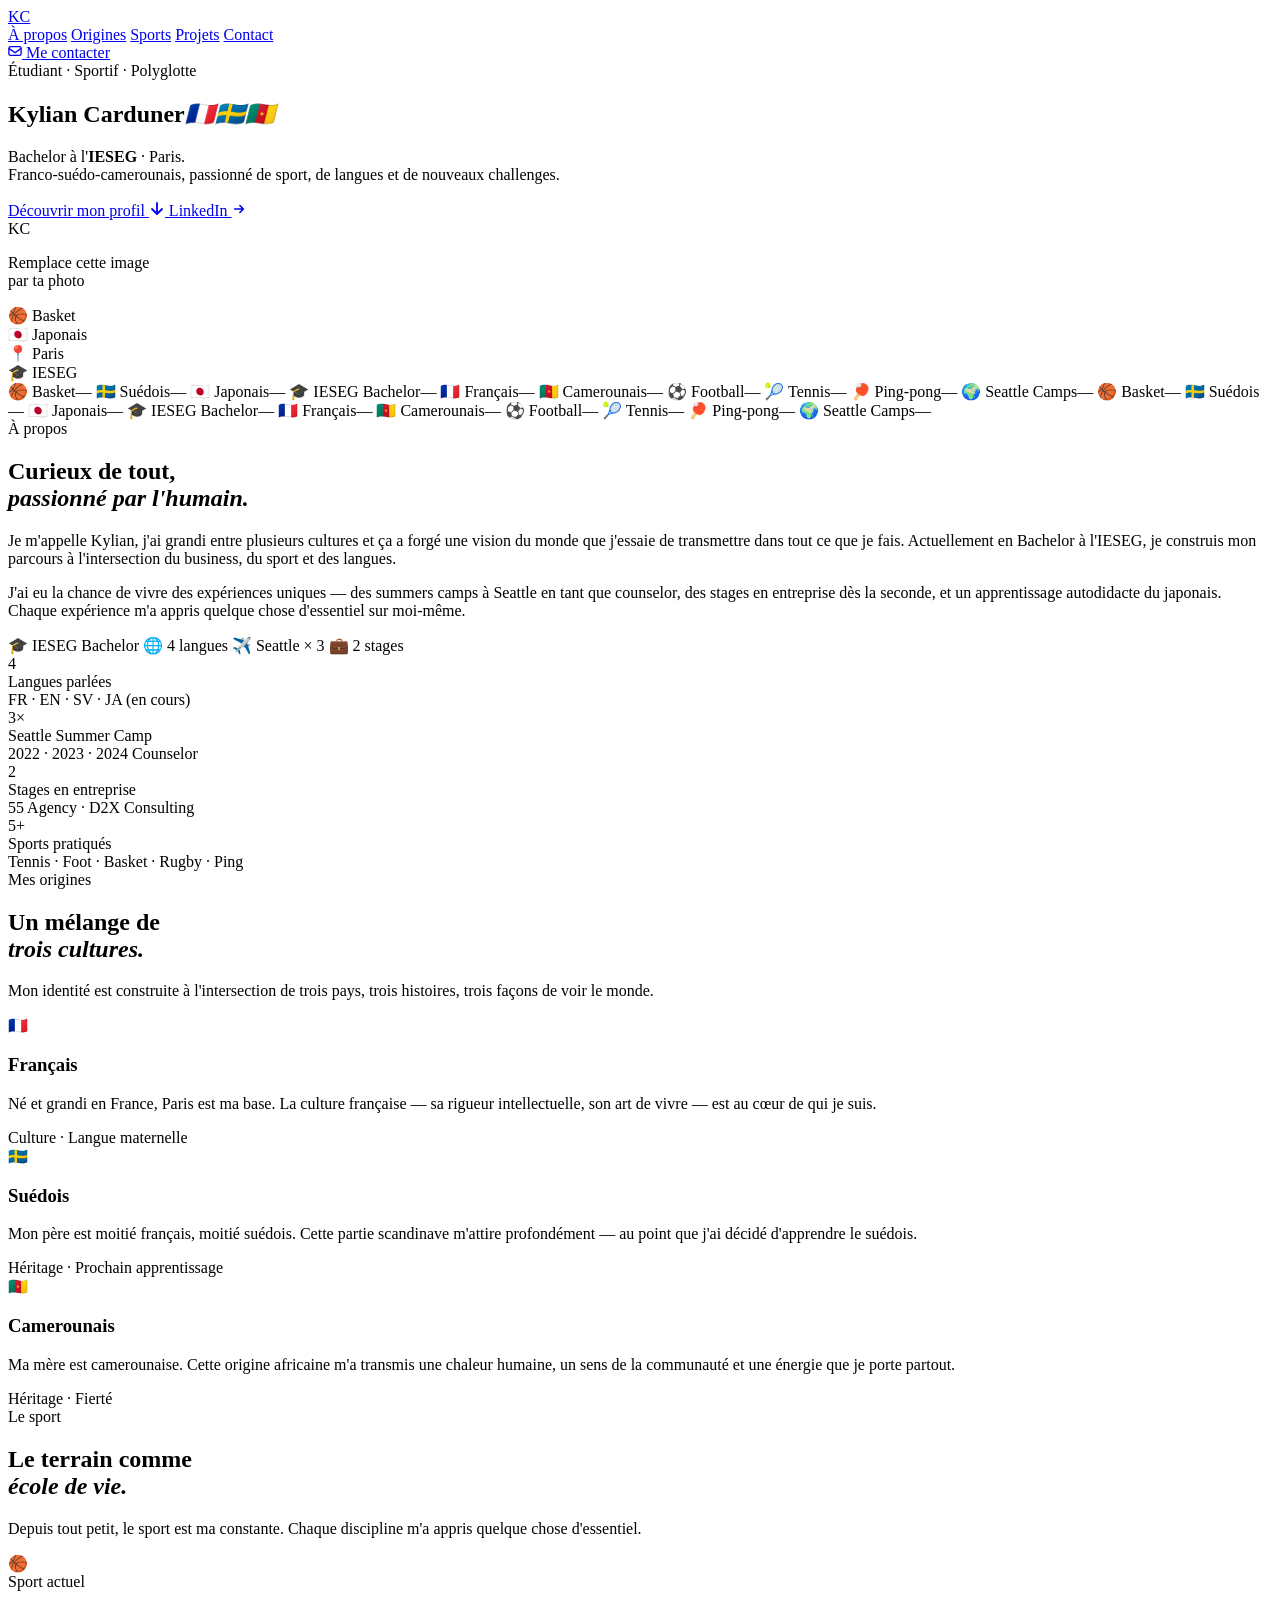
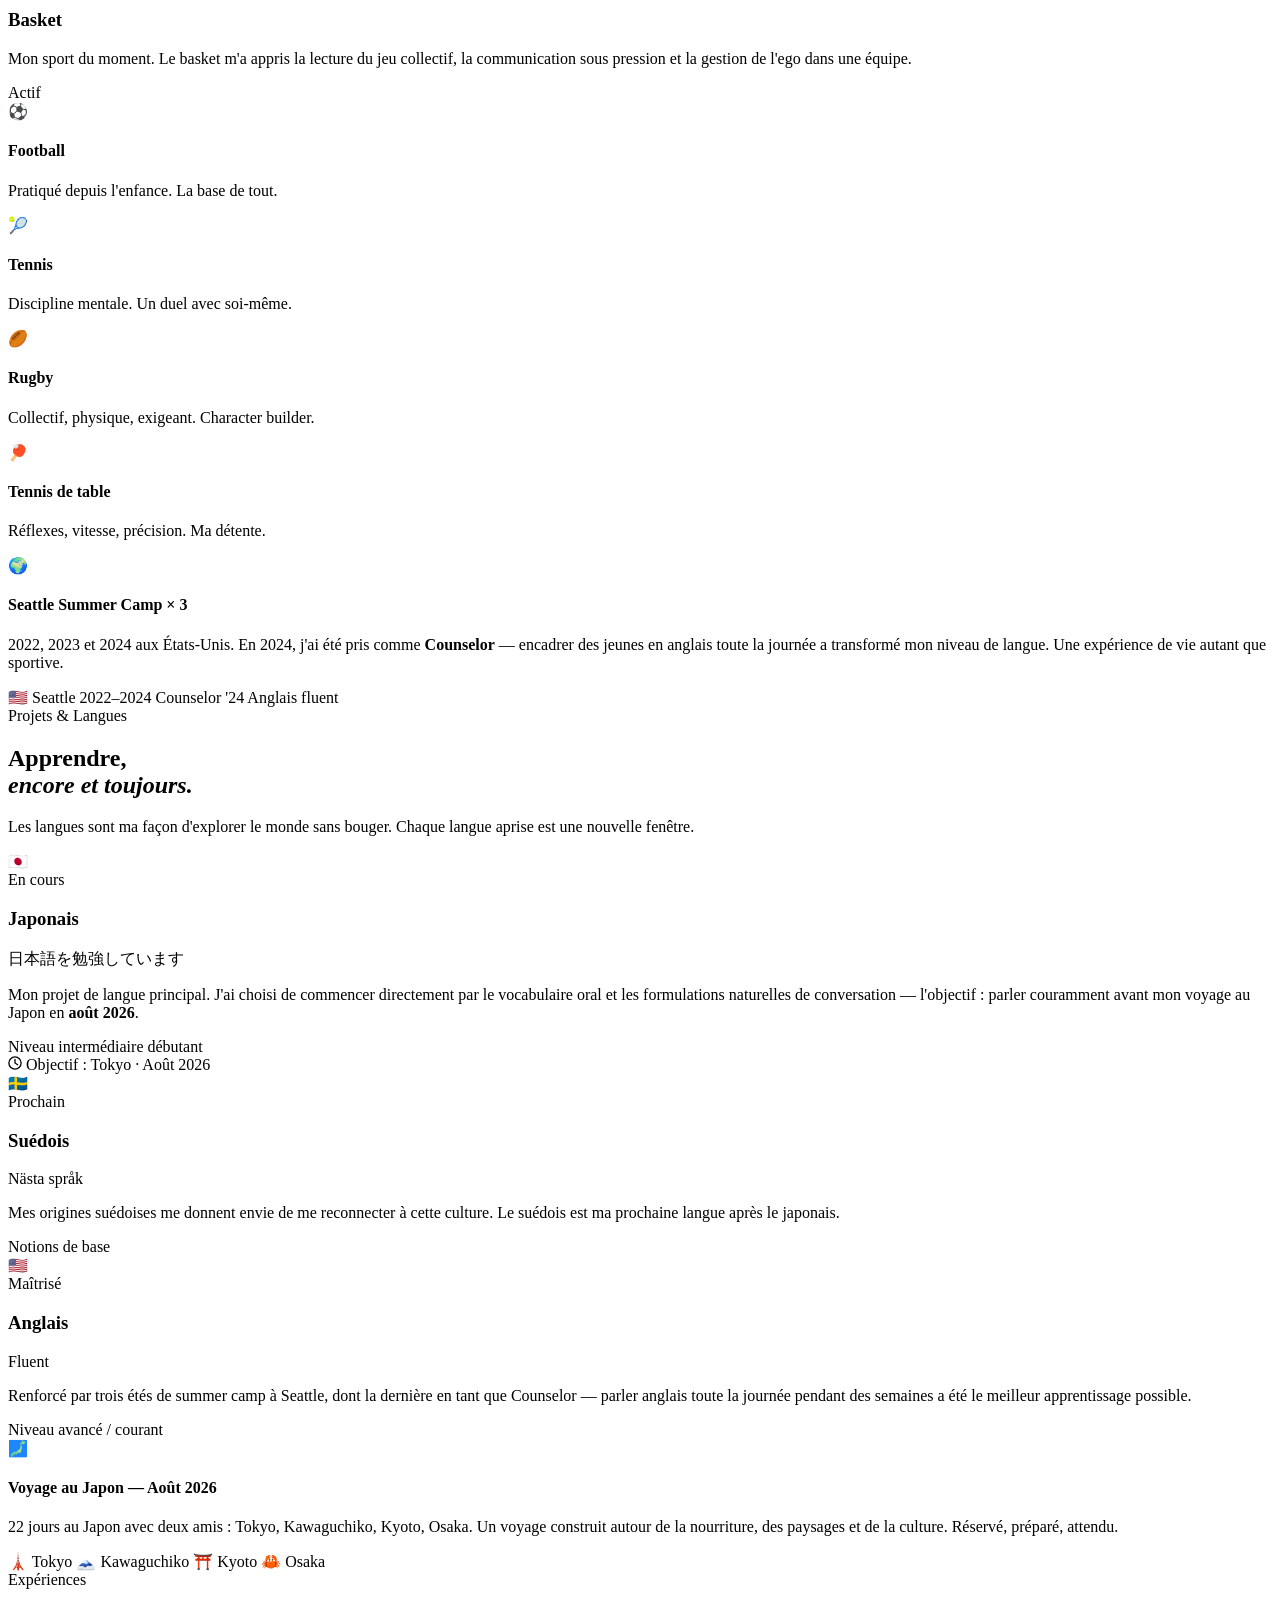
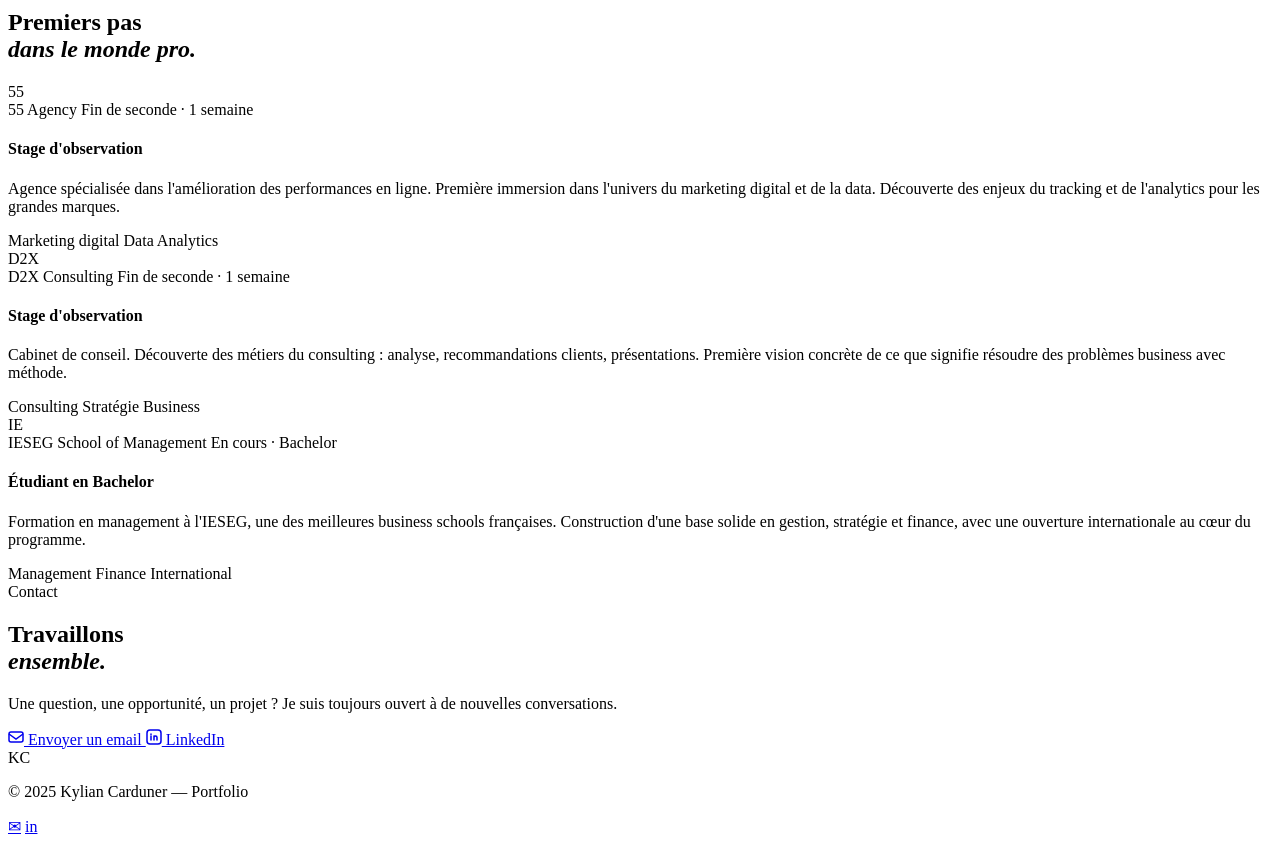
==== index.html @ 40b60f85 "Rename index (2).html to index.html" ====
<!DOCTYPE html>
<html lang="fr">
<head>
<meta charset="UTF-8"/>
<meta name="viewport" content="width=device-width,initial-scale=1.0"/>
<title>Kylian Carduner — Portfolio</title>
<link rel="preconnect" href="https://fonts.googleapis.com"/>
<link rel="preconnect" href="https://fonts.gstatic.com" crossorigin/>
<link href="https://fonts.googleapis.com/css2?family=Cabinet+Grotesk:wght@400;500;700;800;900&family=Instrument+Serif:ital@0;1&family=DM+Mono:wght@400;500&display=swap" rel="stylesheet"/>
<link rel="stylesheet" href="portfolio-style.css"/>
</head>
<body>

<div class="grain"></div>
<div id="cursor"></div>
<div id="cursor-trail"></div>

<!-- ══ NAVBAR ══ -->
<header class="nav" id="nav">
  <a href="#" class="nav__logo">KC<span class="nav__logo-dot"></span></a>
  <nav class="nav__links">
    <a href="#about">À propos</a>
    <a href="#origins">Origines</a>
    <a href="#sports">Sports</a>
    <a href="#projects">Projets</a>
    <a href="#contact">Contact</a>
  </nav>
  <div class="nav__right">
    <a href="mailto:kylian.carduner@student.ieseg.fr" class="btn btn-ghost btn-sm">
      <svg width="14" height="14" viewBox="0 0 16 16" fill="none"><rect x="1" y="3" width="14" height="10" rx="2" stroke="currentColor" stroke-width="1.5"/><path d="M1 5l7 5 7-5" stroke="currentColor" stroke-width="1.5"/></svg>
      Me contacter
    </a>
  </div>
</header>

<!-- ══ HERO ══ -->
<section class="hero" id="hero">
  <div class="hero__bg-grid"></div>
  <div class="hero__orb hero__orb--1"></div>
  <div class="hero__orb hero__orb--2"></div>

  <div class="hero__inner">
    <div class="hero__eyebrow">
      <span class="eyebrow-dot"></span>
      Étudiant · Sportif · Polyglotte
    </div>

    <h1 class="hero__title">
      <span class="hero__title-line">Kylian</span>
      <span class="hero__title-line hero__title-line--em">Carduner<em class="title-flag">🇫🇷🇸🇪🇨🇲</em></span>
    </h1>

    <p class="hero__sub">
      Bachelor à l'<strong>IESEG</strong> · Paris.<br/>
      Franco-suédo-camerounais, passionné de sport, de langues et de nouveaux challenges.
    </p>

    <div class="hero__cta">
      <a href="#about" class="btn btn-blue btn-lg">Découvrir mon profil
        <svg width="16" height="16" viewBox="0 0 16 16" fill="none"><path d="M8 3v10M3 9l5 5 5-5" stroke="currentColor" stroke-width="1.8" stroke-linecap="round" stroke-linejoin="round"/></svg>
      </a>
      <a href="https://linkedin.com" target="_blank" class="btn btn-out btn-lg">LinkedIn
        <svg width="14" height="14" viewBox="0 0 16 16" fill="none"><path d="M3 8h10M9 4l4 4-4 4" stroke="currentColor" stroke-width="1.8" stroke-linecap="round" stroke-linejoin="round"/></svg>
      </a>
    </div>
  </div>

  <div class="hero__photo-wrap">
    <div class="hero__photo-ring hero__photo-ring--outer"></div>
    <div class="hero__photo-ring hero__photo-ring--inner"></div>
    <div class="hero__photo">
      <div class="hero__photo-placeholder">
        <span>KC</span>
        <p>Remplace cette image<br/>par ta photo</p>
      </div>
    </div>
    <!-- Floating chips -->
    <div class="chip chip--1">🏀 Basket</div>
    <div class="chip chip--2">🇯🇵 Japonais</div>
    <div class="chip chip--3">📍 Paris</div>
    <div class="chip chip--4">🎓 IESEG</div>
  </div>
</section>

<!-- ══ MARQUEE ══ -->
<div class="marquee-wrap">
  <div class="marquee-track">
    <span class="m-item"><span>🏀</span> Basket</span><span class="m-sep">—</span>
    <span class="m-item"><span>🇸🇪</span> Suédois</span><span class="m-sep">—</span>
    <span class="m-item"><span>🇯🇵</span> Japonais</span><span class="m-sep">—</span>
    <span class="m-item"><span>🎓</span> IESEG Bachelor</span><span class="m-sep">—</span>
    <span class="m-item"><span>🇫🇷</span> Français</span><span class="m-sep">—</span>
    <span class="m-item"><span>🇨🇲</span> Camerounais</span><span class="m-sep">—</span>
    <span class="m-item"><span>⚽</span> Football</span><span class="m-sep">—</span>
    <span class="m-item"><span>🎾</span> Tennis</span><span class="m-sep">—</span>
    <span class="m-item"><span>🏓</span> Ping-pong</span><span class="m-sep">—</span>
    <span class="m-item"><span>🌍</span> Seattle Camps</span><span class="m-sep">—</span>
    <!-- duplicate -->
    <span class="m-item"><span>🏀</span> Basket</span><span class="m-sep">—</span>
    <span class="m-item"><span>🇸🇪</span> Suédois</span><span class="m-sep">—</span>
    <span class="m-item"><span>🇯🇵</span> Japonais</span><span class="m-sep">—</span>
    <span class="m-item"><span>🎓</span> IESEG Bachelor</span><span class="m-sep">—</span>
    <span class="m-item"><span>🇫🇷</span> Français</span><span class="m-sep">—</span>
    <span class="m-item"><span>🇨🇲</span> Camerounais</span><span class="m-sep">—</span>
    <span class="m-item"><span>⚽</span> Football</span><span class="m-sep">—</span>
    <span class="m-item"><span>🎾</span> Tennis</span><span class="m-sep">—</span>
    <span class="m-item"><span>🏓</span> Ping-pong</span><span class="m-sep">—</span>
    <span class="m-item"><span>🌍</span> Seattle Camps</span><span class="m-sep">—</span>
  </div>
</div>

<!-- ══ ABOUT ══ -->
<section class="sec" id="about">
  <div class="container">
    <div class="about-grid">

      <div class="about-left reveal">
        <span class="eyebrow">À propos</span>
        <h2 class="sec-title">Curieux de tout,<br/><em>passionné par l'humain.</em></h2>
        <p class="about-text">Je m'appelle Kylian, j'ai grandi entre plusieurs cultures et ça a forgé une vision du monde que j'essaie de transmettre dans tout ce que je fais. Actuellement en Bachelor à l'IESEG, je construis mon parcours à l'intersection du business, du sport et des langues.</p>
        <p class="about-text">J'ai eu la chance de vivre des expériences uniques — des summers camps à Seattle en tant que counselor, des stages en entreprise dès la seconde, et un apprentissage autodidacte du japonais. Chaque expérience m'a appris quelque chose d'essentiel sur moi-même.</p>

        <div class="about-tags">
          <span class="atag">🎓 IESEG Bachelor</span>
          <span class="atag">🌐 4 langues</span>
          <span class="atag">✈️ Seattle × 3</span>
          <span class="atag">💼 2 stages</span>
        </div>
      </div>

      <div class="about-right reveal" style="--d:150ms">
        <div class="stat-cards">
          <div class="scard">
            <div class="scard__val">4</div>
            <div class="scard__label">Langues parlées</div>
            <div class="scard__sub">FR · EN · SV · JA (en cours)</div>
          </div>
          <div class="scard scard--blue">
            <div class="scard__val">3×</div>
            <div class="scard__label">Seattle Summer Camp</div>
            <div class="scard__sub">2022 · 2023 · 2024 Counselor</div>
          </div>
          <div class="scard">
            <div class="scard__val">2</div>
            <div class="scard__label">Stages en entreprise</div>
            <div class="scard__sub">55 Agency · D2X Consulting</div>
          </div>
          <div class="scard scard--blue">
            <div class="scard__val">5+</div>
            <div class="scard__label">Sports pratiqués</div>
            <div class="scard__sub">Tennis · Foot · Basket · Rugby · Ping</div>
          </div>
        </div>
      </div>

    </div>
  </div>
</section>

<!-- ══ ORIGINS ══ -->
<section class="sec sec-alt" id="origins">
  <div class="container">
    <div class="sec-head reveal">
      <span class="eyebrow">Mes origines</span>
      <h2 class="sec-title">Un mélange de<br/><em>trois cultures.</em></h2>
      <p class="sec-desc">Mon identité est construite à l'intersection de trois pays, trois histoires, trois façons de voir le monde.</p>
    </div>

    <div class="origins-grid">
      <div class="ocard reveal" style="--c:#0052B4">
        <div class="ocard__flag">🇫🇷</div>
        <div class="ocard__glow"></div>
        <h3>Français</h3>
        <p>Né et grandi en France, Paris est ma base. La culture française — sa rigueur intellectuelle, son art de vivre — est au cœur de qui je suis.</p>
        <div class="ocard__tag">Culture · Langue maternelle</div>
      </div>
      <div class="ocard reveal" style="--c:#006AA7;--d:120ms">
        <div class="ocard__flag">🇸🇪</div>
        <div class="ocard__glow"></div>
        <h3>Suédois</h3>
        <p>Mon père est moitié français, moitié suédois. Cette partie scandinave m'attire profondément — au point que j'ai décidé d'apprendre le suédois.</p>
        <div class="ocard__tag">Héritage · Prochain apprentissage</div>
      </div>
      <div class="ocard reveal" style="--c:#007A5E;--d:240ms">
        <div class="ocard__flag">🇨🇲</div>
        <div class="ocard__glow"></div>
        <h3>Camerounais</h3>
        <p>Ma mère est camerounaise. Cette origine africaine m'a transmis une chaleur humaine, un sens de la communauté et une énergie que je porte partout.</p>
        <div class="ocard__tag">Héritage · Fierté</div>
      </div>
    </div>
  </div>
</section>

<!-- ══ SPORTS ══ -->
<section class="sec" id="sports">
  <div class="container">
    <div class="sec-head reveal">
      <span class="eyebrow">Le sport</span>
      <h2 class="sec-title">Le terrain comme<br/><em>école de vie.</em></h2>
      <p class="sec-desc">Depuis tout petit, le sport est ma constante. Chaque discipline m'a appris quelque chose d'essentiel.</p>
    </div>

    <div class="sports-flex">

      <div class="sport-item sport-item--main reveal">
        <div class="sport-item__ico">🏀</div>
        <div class="sport-item__body">
          <div class="sport-item__label">Sport actuel</div>
          <h3>Basket</h3>
          <p>Mon sport du moment. Le basket m'a appris la lecture du jeu collectif, la communication sous pression et la gestion de l'ego dans une équipe.</p>
        </div>
        <div class="sport-item__tag sport-item__tag--on">Actif</div>
      </div>

      <div class="sports-secondary">
        <div class="sport-mini reveal" style="--d:80ms">
          <span>⚽</span>
          <div>
            <h4>Football</h4>
            <p>Pratiqué depuis l'enfance. La base de tout.</p>
          </div>
        </div>
        <div class="sport-mini reveal" style="--d:160ms">
          <span>🎾</span>
          <div>
            <h4>Tennis</h4>
            <p>Discipline mentale. Un duel avec soi-même.</p>
          </div>
        </div>
        <div class="sport-mini reveal" style="--d:240ms">
          <span>🏉</span>
          <div>
            <h4>Rugby</h4>
            <p>Collectif, physique, exigeant. Character builder.</p>
          </div>
        </div>
        <div class="sport-mini reveal" style="--d:320ms">
          <span>🏓</span>
          <div>
            <h4>Tennis de table</h4>
            <p>Réflexes, vitesse, précision. Ma détente.</p>
          </div>
        </div>
      </div>

    </div>

    <!-- Seattle callout -->
    <div class="seattle-card reveal" style="--d:100ms">
      <div class="seattle-card__left">
        <div class="seattle-card__ico">🌍</div>
        <div>
          <h4>Seattle Summer Camp × 3</h4>
          <p>2022, 2023 et 2024 aux États-Unis. En 2024, j'ai été pris comme <strong>Counselor</strong> — encadrer des jeunes en anglais toute la journée a transformé mon niveau de langue. Une expérience de vie autant que sportive.</p>
        </div>
      </div>
      <div class="seattle-card__tags">
        <span>🇺🇸 Seattle</span>
        <span>2022–2024</span>
        <span>Counselor '24</span>
        <span>Anglais fluent</span>
      </div>
    </div>
  </div>
</section>

<!-- ══ PROJECTS / LANGUES ══ -->
<section class="sec sec-alt" id="projects">
  <div class="container">
    <div class="sec-head reveal">
      <span class="eyebrow">Projets & Langues</span>
      <h2 class="sec-title">Apprendre,<br/><em>encore et toujours.</em></h2>
      <p class="sec-desc">Les langues sont ma façon d'explorer le monde sans bouger. Chaque langue aprise est une nouvelle fenêtre.</p>
    </div>

    <div class="lang-grid">

      <!-- Japonais -->
      <div class="lcard lcard--main reveal">
        <div class="lcard__header">
          <div class="lcard__flag">🇯🇵</div>
          <div class="lcard__status lcard__status--active">En cours</div>
        </div>
        <h3>Japonais</h3>
        <p class="lcard__sub">日本語を勉強しています</p>
        <p>Mon projet de langue principal. J'ai choisi de commencer directement par le vocabulaire oral et les formulations naturelles de conversation — l'objectif : parler couramment avant mon voyage au Japon en <strong>août 2026</strong>.</p>
        <div class="lcard__progress">
          <div class="lcard__progress-bar">
            <div class="lcard__progress-fill" style="width:35%"></div>
          </div>
          <span>Niveau intermédiaire débutant</span>
        </div>
        <div class="lcard__goal">
          <svg width="14" height="14" viewBox="0 0 16 16" fill="none"><circle cx="8" cy="8" r="7" stroke="currentColor" stroke-width="1.5"/><path d="M8 4v4l3 2" stroke="currentColor" stroke-width="1.5" stroke-linecap="round"/></svg>
          Objectif : Tokyo · Août 2026
        </div>
      </div>

      <!-- Suédois -->
      <div class="lcard reveal" style="--d:120ms">
        <div class="lcard__header">
          <div class="lcard__flag">🇸🇪</div>
          <div class="lcard__status lcard__status--next">Prochain</div>
        </div>
        <h3>Suédois</h3>
        <p class="lcard__sub">Nästa språk</p>
        <p>Mes origines suédoises me donnent envie de me reconnecter à cette culture. Le suédois est ma prochaine langue après le japonais.</p>
        <div class="lcard__progress">
          <div class="lcard__progress-bar">
            <div class="lcard__progress-fill lcard__progress-fill--grey" style="width:5%"></div>
          </div>
          <span>Notions de base</span>
        </div>
      </div>

      <!-- Anglais -->
      <div class="lcard reveal" style="--d:240ms">
        <div class="lcard__header">
          <div class="lcard__flag">🇺🇸</div>
          <div class="lcard__status lcard__status--done">Maîtrisé</div>
        </div>
        <h3>Anglais</h3>
        <p class="lcard__sub">Fluent</p>
        <p>Renforcé par trois étés de summer camp à Seattle, dont la dernière en tant que Counselor — parler anglais toute la journée pendant des semaines a été le meilleur apprentissage possible.</p>
        <div class="lcard__progress">
          <div class="lcard__progress-bar">
            <div class="lcard__progress-fill lcard__progress-fill--green" style="width:90%"></div>
          </div>
          <span>Niveau avancé / courant</span>
        </div>
      </div>

    </div>

    <!-- Voyage Japon callout -->
    <div class="japan-card reveal" style="--d:150ms">
      <div class="japan-card__left">
        <div class="japan-card__emoji">🗾</div>
        <div>
          <h4>Voyage au Japon — Août 2026</h4>
          <p>22 jours au Japon avec deux amis : Tokyo, Kawaguchiko, Kyoto, Osaka. Un voyage construit autour de la nourriture, des paysages et de la culture. Réservé, préparé, attendu.</p>
        </div>
      </div>
      <div class="japan-card__cities">
        <span>🗼 Tokyo</span>
        <span>🗻 Kawaguchiko</span>
        <span>⛩️ Kyoto</span>
        <span>🦀 Osaka</span>
      </div>
    </div>

  </div>
</section>

<!-- ══ EXPERIENCE ══ -->
<section class="sec" id="experience">
  <div class="container">
    <div class="sec-head reveal">
      <span class="eyebrow">Expériences</span>
      <h2 class="sec-title">Premiers pas<br/><em>dans le monde pro.</em></h2>
    </div>

    <div class="xp-list">
      <div class="xp-item reveal">
        <div class="xp-item__left">
          <div class="xp-ico">55</div>
          <div class="xp-line"></div>
        </div>
        <div class="xp-item__body">
          <div class="xp-item__meta">
            <span class="xp-company">55 Agency</span>
            <span class="xp-date">Fin de seconde · 1 semaine</span>
          </div>
          <h4>Stage d'observation</h4>
          <p>Agence spécialisée dans l'amélioration des performances en ligne. Première immersion dans l'univers du marketing digital et de la data. Découverte des enjeux du tracking et de l'analytics pour les grandes marques.</p>
          <div class="xp-tags">
            <span>Marketing digital</span>
            <span>Data</span>
            <span>Analytics</span>
          </div>
        </div>
      </div>

      <div class="xp-item reveal" style="--d:120ms">
        <div class="xp-item__left">
          <div class="xp-ico xp-ico--blue">D2X</div>
          <div class="xp-line"></div>
        </div>
        <div class="xp-item__body">
          <div class="xp-item__meta">
            <span class="xp-company">D2X Consulting</span>
            <span class="xp-date">Fin de seconde · 1 semaine</span>
          </div>
          <h4>Stage d'observation</h4>
          <p>Cabinet de conseil. Découverte des métiers du consulting : analyse, recommandations clients, présentations. Première vision concrète de ce que signifie résoudre des problèmes business avec méthode.</p>
          <div class="xp-tags">
            <span>Consulting</span>
            <span>Stratégie</span>
            <span>Business</span>
          </div>
        </div>
      </div>

      <div class="xp-item reveal" style="--d:240ms">
        <div class="xp-item__left">
          <div class="xp-ico xp-ico--green">IE</div>
        </div>
        <div class="xp-item__body">
          <div class="xp-item__meta">
            <span class="xp-company">IESEG School of Management</span>
            <span class="xp-date">En cours · Bachelor</span>
          </div>
          <h4>Étudiant en Bachelor</h4>
          <p>Formation en management à l'IESEG, une des meilleures business schools françaises. Construction d'une base solide en gestion, stratégie et finance, avec une ouverture internationale au cœur du programme.</p>
          <div class="xp-tags">
            <span>Management</span>
            <span>Finance</span>
            <span>International</span>
          </div>
        </div>
      </div>
    </div>
  </div>
</section>

<!-- ══ CONTACT ══ -->
<section class="contact-sec" id="contact">
  <div class="contact-orb"></div>
  <div class="container">
    <div class="contact-inner reveal">
      <span class="eyebrow" style="color:var(--bl)">Contact</span>
      <h2>Travaillons<br/><em>ensemble.</em></h2>
      <p>Une question, une opportunité, un projet ? Je suis toujours ouvert à de nouvelles conversations.</p>
      <div class="contact-btns">
        <a href="mailto:kylian.carduner@student.ieseg.fr" class="btn btn-blue btn-lg">
          <svg width="16" height="16" viewBox="0 0 16 16" fill="none"><rect x="1" y="3" width="14" height="10" rx="2" stroke="currentColor" stroke-width="1.5"/><path d="M1 5l7 5 7-5" stroke="currentColor" stroke-width="1.5"/></svg>
          Envoyer un email
        </a>
        <a href="https://linkedin.com" target="_blank" class="btn btn-out btn-lg">
          <svg width="16" height="16" viewBox="0 0 16 16" fill="none"><rect x="1" y="1" width="14" height="14" rx="3" stroke="currentColor" stroke-width="1.5"/><path d="M5 7v4M5 5v.5M8 11V8.5C8 7.7 8.7 7 9.5 7S11 7.7 11 8.5V11M8 7v4" stroke="currentColor" stroke-width="1.5" stroke-linecap="round"/></svg>
          LinkedIn
        </a>
      </div>
    </div>
  </div>
</section>

<!-- ══ FOOTER ══ -->
<footer class="footer">
  <div class="container footer__inner">
    <span class="footer__logo">KC<span class="nav__logo-dot"></span></span>
    <p class="footer__copy">© 2025 Kylian Carduner — Portfolio</p>
    <div class="footer__socials">
      <a href="mailto:kylian.carduner@student.ieseg.fr" class="soc-btn" title="Email">✉</a>
      <a href="https://linkedin.com" target="_blank" class="soc-btn" title="LinkedIn">in</a>
    </div>
  </div>
</footer>

<script src="portfolio-script.js"></script>
</body>
</html>
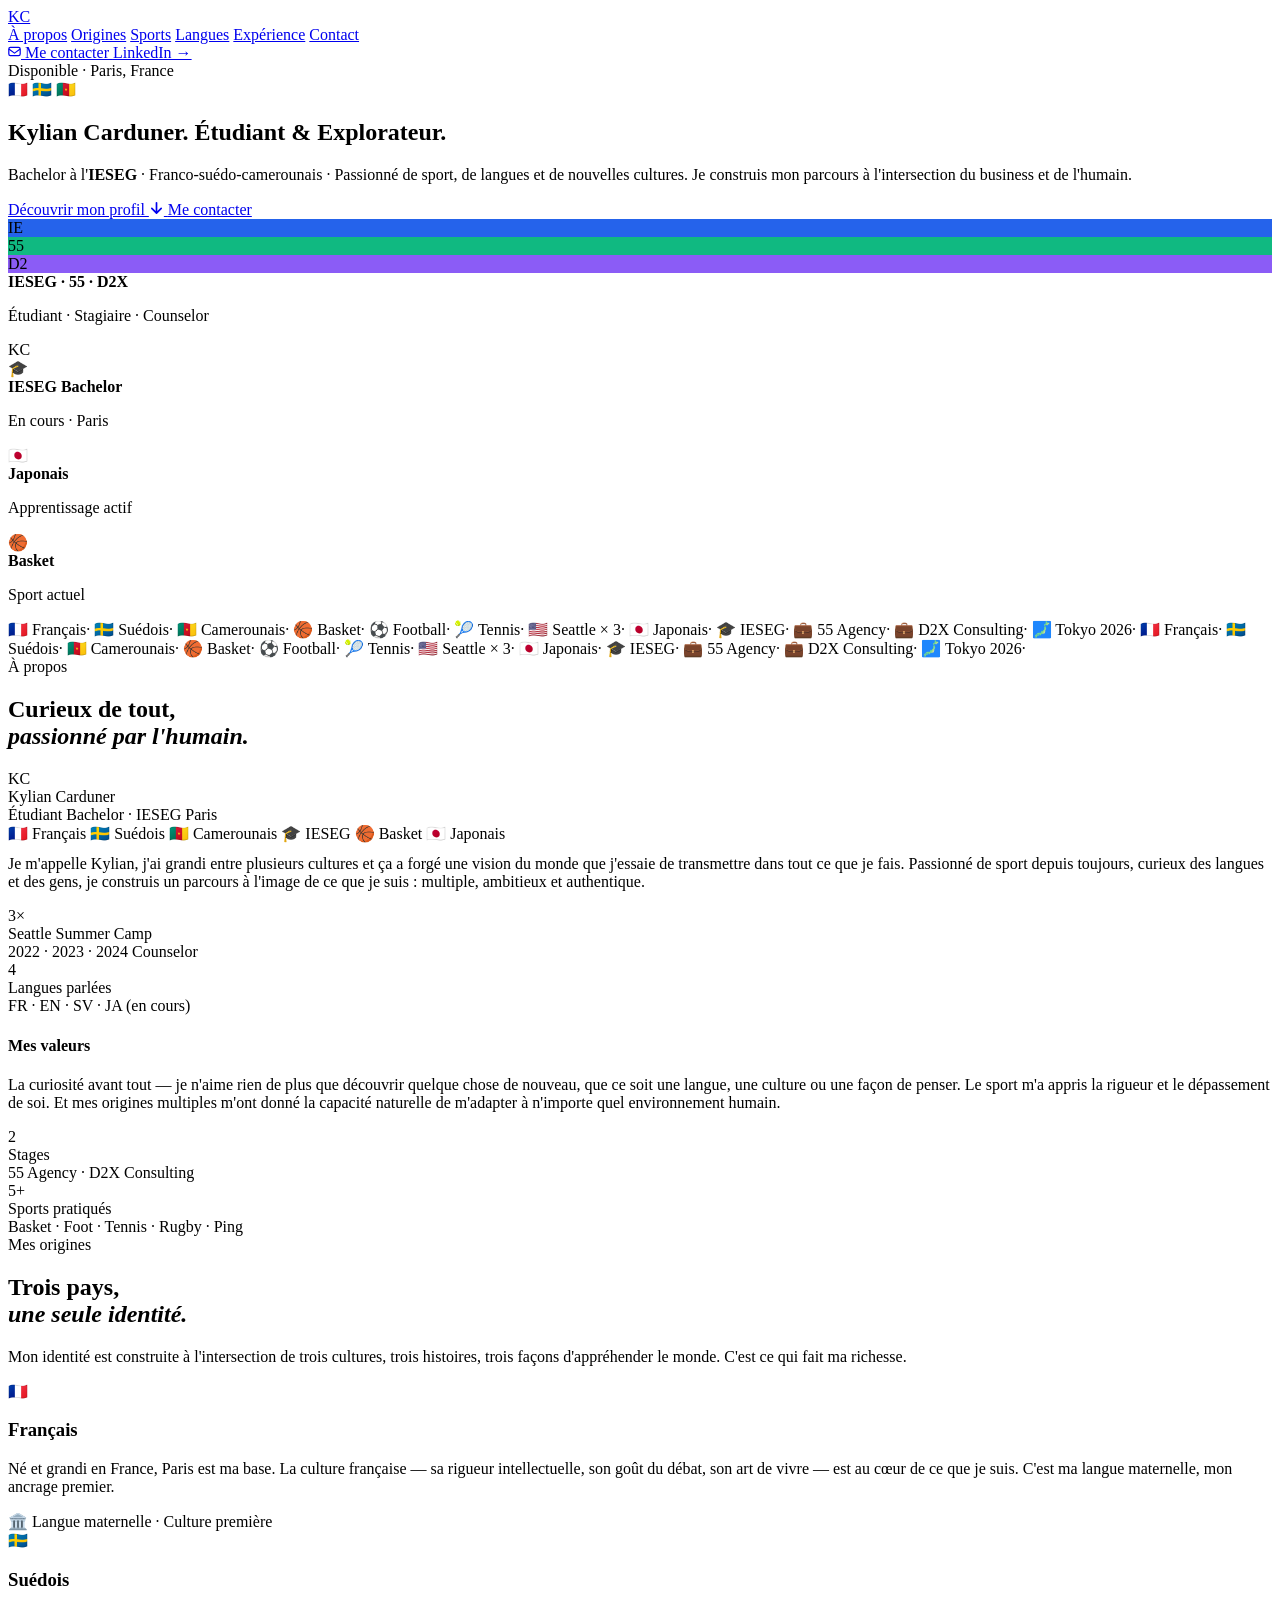
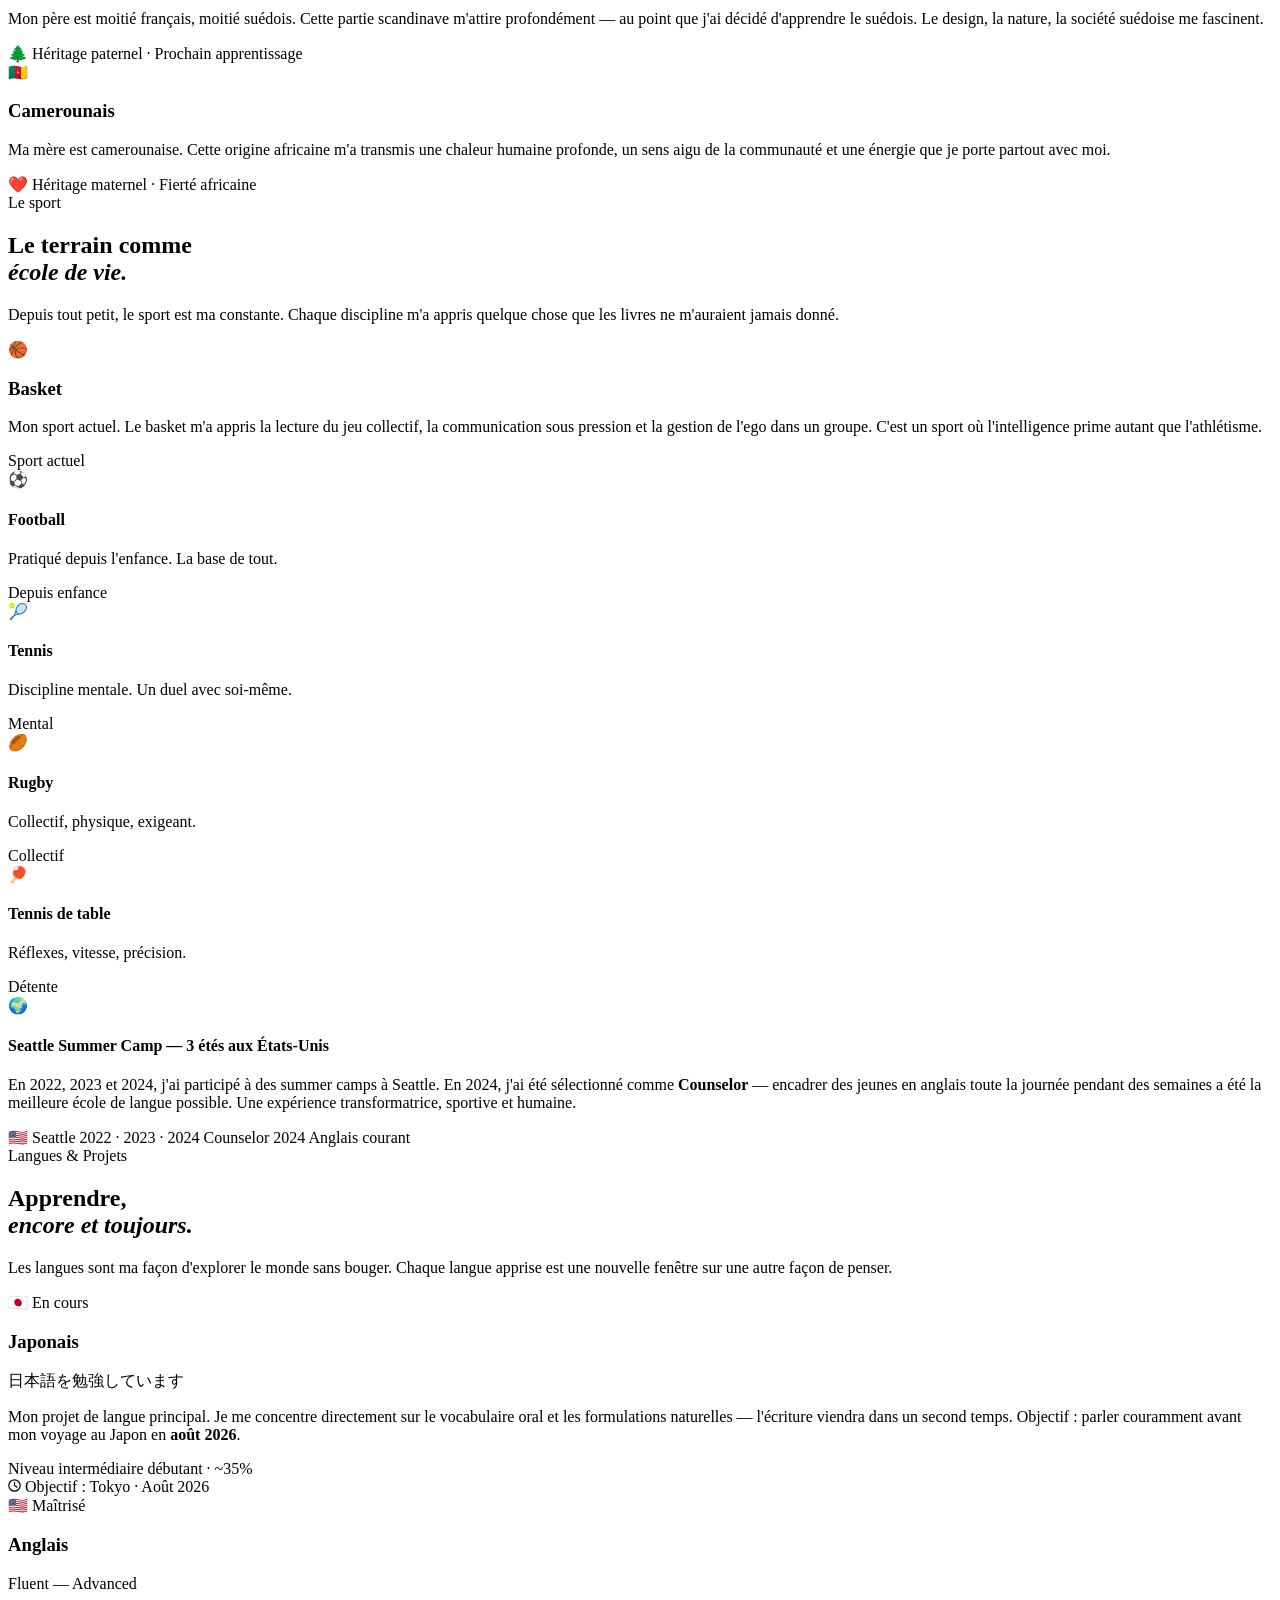
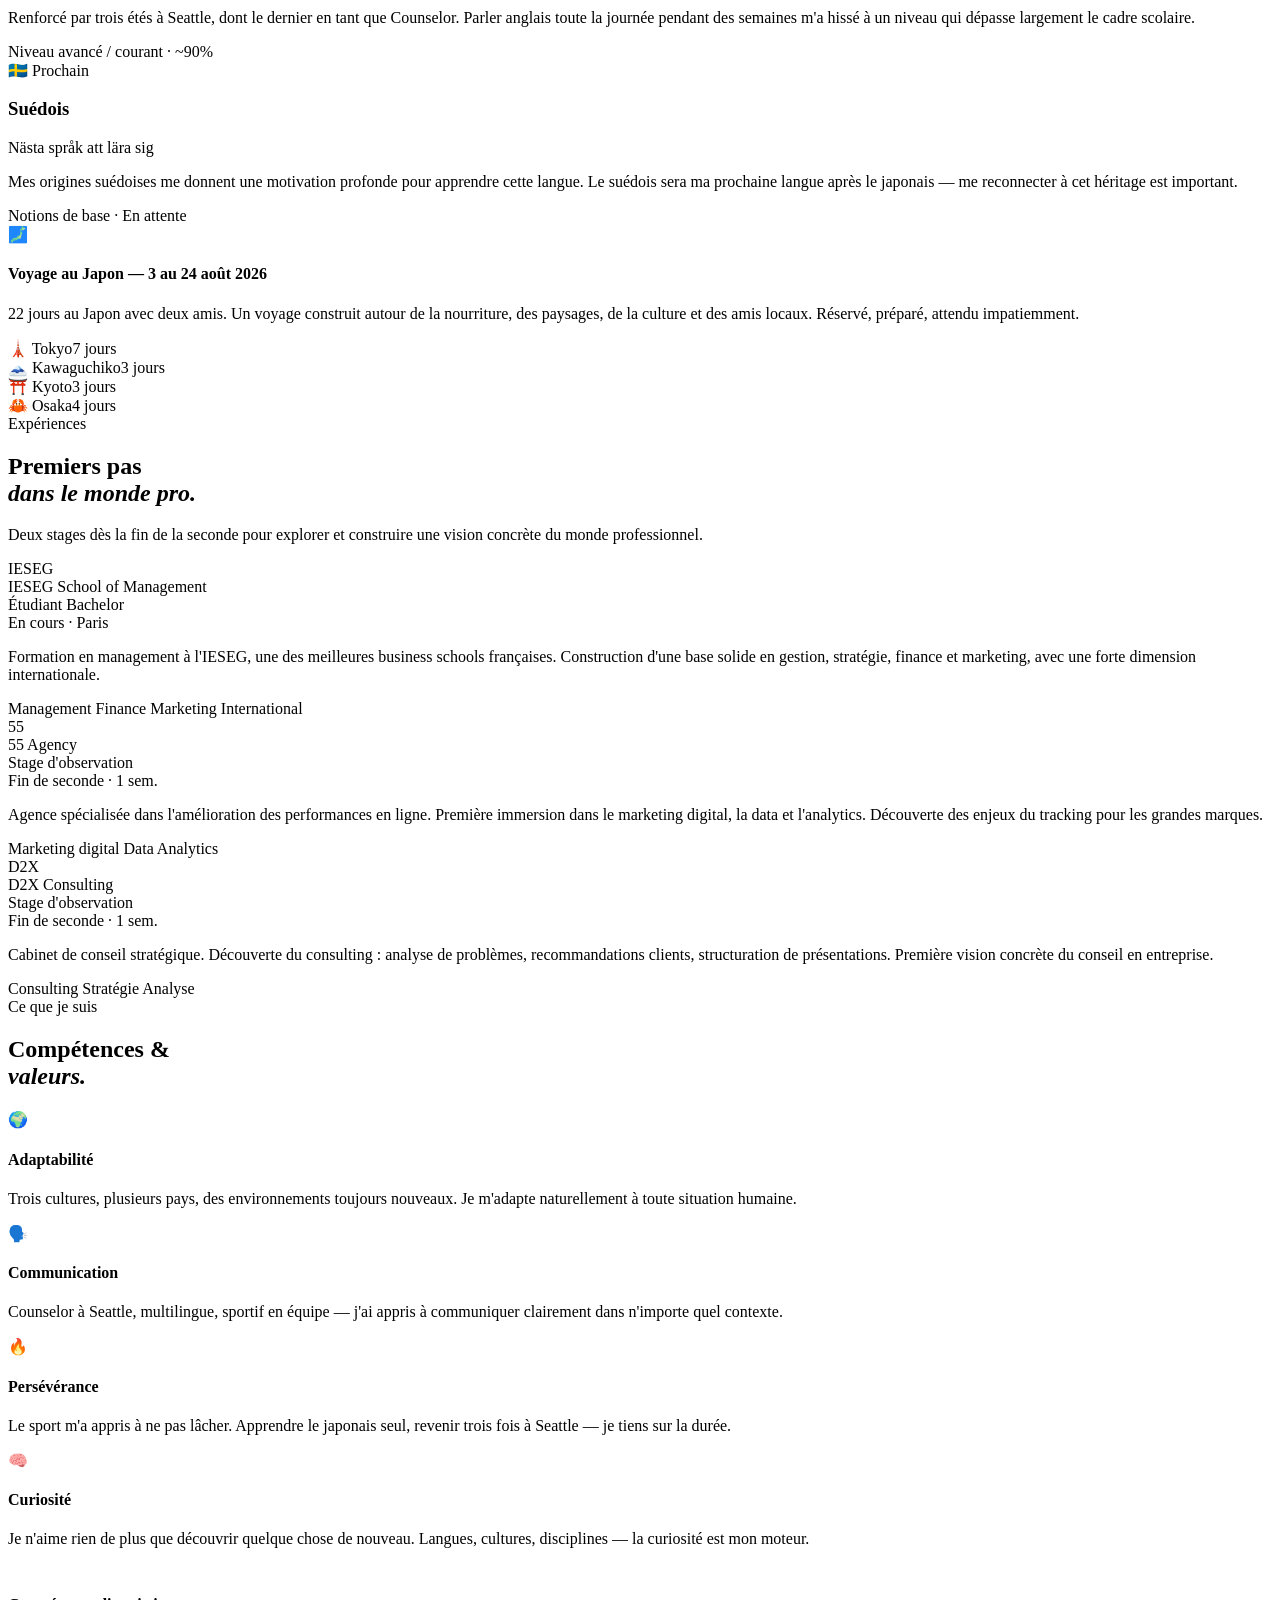
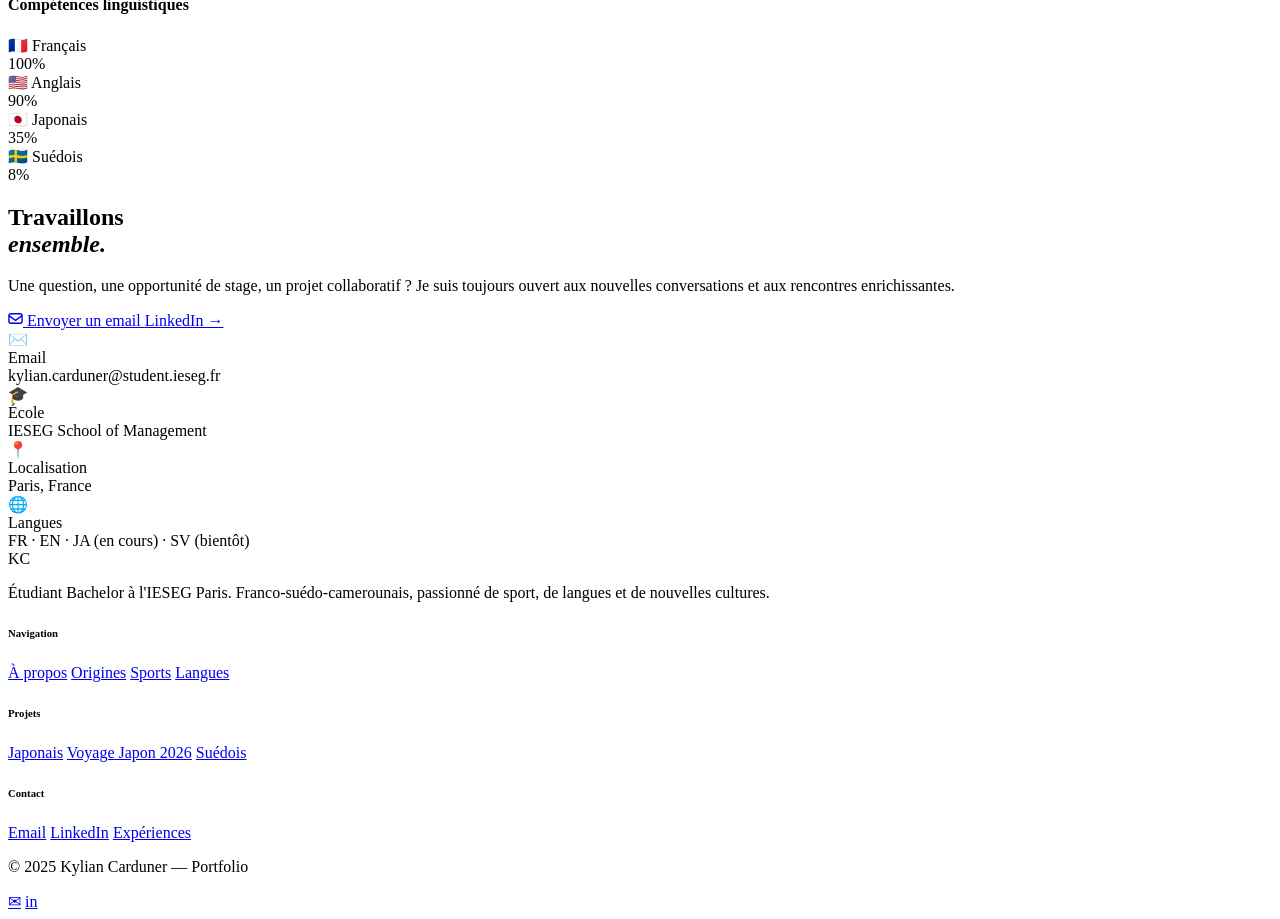
==== commit 99700d68: "Rename index (1).html to index.html" ====
--- a/index.html
+++ b/index.html
@@ -6,458 +6,554 @@
 <title>Kylian Carduner — Portfolio</title>
 <link rel="preconnect" href="https://fonts.googleapis.com"/>
 <link rel="preconnect" href="https://fonts.gstatic.com" crossorigin/>
-<link href="https://fonts.googleapis.com/css2?family=Cabinet+Grotesk:wght@400;500;700;800;900&family=Instrument+Serif:ital@0;1&family=DM+Mono:wght@400;500&display=swap" rel="stylesheet"/>
-<link rel="stylesheet" href="portfolio-style.css"/>
+<link href="https://fonts.googleapis.com/css2?family=DM+Serif+Display:ital@0;1&display=swap" rel="stylesheet"/>
+<link href="https://api.fontshare.com/v2/css?f[]=clash-display@500,600,700&f[]=satoshi@400,500,700&display=swap" rel="stylesheet"/>
+<link rel="stylesheet" href="style.css"/>
 </head>
 <body>
 
 <div class="grain"></div>
-<div id="cursor"></div>
-<div id="cursor-trail"></div>
-
-<!-- ══ NAVBAR ══ -->
+<div id="cur"></div>
+<div id="cur-r"></div>
+
+<!-- NAVBAR -->
 <header class="nav" id="nav">
-  <a href="#" class="nav__logo">KC<span class="nav__logo-dot"></span></a>
-  <nav class="nav__links">
+  <a href="#" class="logo">KC<span class="logo-dot"></span></a>
+  <nav class="nav-links">
     <a href="#about">À propos</a>
     <a href="#origins">Origines</a>
     <a href="#sports">Sports</a>
-    <a href="#projects">Projets</a>
+    <a href="#langues">Langues</a>
+    <a href="#experience">Expérience</a>
     <a href="#contact">Contact</a>
   </nav>
-  <div class="nav__right">
+  <div class="nav-right">
     <a href="mailto:kylian.carduner@student.ieseg.fr" class="btn btn-ghost btn-sm">
-      <svg width="14" height="14" viewBox="0 0 16 16" fill="none"><rect x="1" y="3" width="14" height="10" rx="2" stroke="currentColor" stroke-width="1.5"/><path d="M1 5l7 5 7-5" stroke="currentColor" stroke-width="1.5"/></svg>
+      <svg width="13" height="13" viewBox="0 0 16 16" fill="none"><rect x="1" y="3" width="14" height="10" rx="2" stroke="currentColor" stroke-width="1.5"/><path d="M1 5l7 5 7-5" stroke="currentColor" stroke-width="1.5"/></svg>
       Me contacter
     </a>
+    <a href="https://linkedin.com" target="_blank" class="btn btn-bl btn-sm">LinkedIn →</a>
   </div>
 </header>
 
-<!-- ══ HERO ══ -->
-<section class="hero" id="hero">
-  <div class="hero__bg-grid"></div>
-  <div class="hero__orb hero__orb--1"></div>
-  <div class="hero__orb hero__orb--2"></div>
-
-  <div class="hero__inner">
-    <div class="hero__eyebrow">
-      <span class="eyebrow-dot"></span>
-      Étudiant · Sportif · Polyglotte
-    </div>
-
-    <h1 class="hero__title">
-      <span class="hero__title-line">Kylian</span>
-      <span class="hero__title-line hero__title-line--em">Carduner<em class="title-flag">🇫🇷🇸🇪🇨🇲</em></span>
+<!-- HERO -->
+<section class="hero" id="home">
+  <div class="hero-grid-bg"></div>
+  <div class="hero-orb1"></div>
+  <div class="hero-orb2"></div>
+
+  <div class="hero-left">
+    <div class="hero-pill"><span class="hero-pill-dot"></span> Disponible · Paris, France</div>
+    <div class="hero-flags">🇫🇷 🇸🇪 🇨🇲</div>
+    <h1 class="hero-title">
+      <span class="line1">Kylian</span>
+      <span class="line2">Carduner.</span>
+      <span class="line3">Étudiant &amp; Explorateur.</span>
     </h1>
-
-    <p class="hero__sub">
-      Bachelor à l'<strong>IESEG</strong> · Paris.<br/>
-      Franco-suédo-camerounais, passionné de sport, de langues et de nouveaux challenges.
+    <p class="hero-sub">
+      Bachelor à l'<strong>IESEG</strong> · Franco-suédo-camerounais ·
+      Passionné de sport, de langues et de nouvelles cultures.
+      Je construis mon parcours à l'intersection du business et de l'humain.
     </p>
-
-    <div class="hero__cta">
-      <a href="#about" class="btn btn-blue btn-lg">Découvrir mon profil
-        <svg width="16" height="16" viewBox="0 0 16 16" fill="none"><path d="M8 3v10M3 9l5 5 5-5" stroke="currentColor" stroke-width="1.8" stroke-linecap="round" stroke-linejoin="round"/></svg>
+    <div class="hero-btns">
+      <a href="#about" class="btn btn-bl btn-lg">Découvrir mon profil
+        <svg width="15" height="15" viewBox="0 0 16 16" fill="none"><path d="M8 3v10M3 9l5 5 5-5" stroke="currentColor" stroke-width="1.8" stroke-linecap="round" stroke-linejoin="round"/></svg>
       </a>
-      <a href="https://linkedin.com" target="_blank" class="btn btn-out btn-lg">LinkedIn
-        <svg width="14" height="14" viewBox="0 0 16 16" fill="none"><path d="M3 8h10M9 4l4 4-4 4" stroke="currentColor" stroke-width="1.8" stroke-linecap="round" stroke-linejoin="round"/></svg>
-      </a>
-    </div>
-  </div>
-
-  <div class="hero__photo-wrap">
-    <div class="hero__photo-ring hero__photo-ring--outer"></div>
-    <div class="hero__photo-ring hero__photo-ring--inner"></div>
-    <div class="hero__photo">
-      <div class="hero__photo-placeholder">
-        <span>KC</span>
-        <p>Remplace cette image<br/>par ta photo</p>
-      </div>
-    </div>
-    <!-- Floating chips -->
-    <div class="chip chip--1">🏀 Basket</div>
-    <div class="chip chip--2">🇯🇵 Japonais</div>
-    <div class="chip chip--3">📍 Paris</div>
-    <div class="chip chip--4">🎓 IESEG</div>
-  </div>
-</section>
-
-<!-- ══ MARQUEE ══ -->
-<div class="marquee-wrap">
-  <div class="marquee-track">
-    <span class="m-item"><span>🏀</span> Basket</span><span class="m-sep">—</span>
-    <span class="m-item"><span>🇸🇪</span> Suédois</span><span class="m-sep">—</span>
-    <span class="m-item"><span>🇯🇵</span> Japonais</span><span class="m-sep">—</span>
-    <span class="m-item"><span>🎓</span> IESEG Bachelor</span><span class="m-sep">—</span>
-    <span class="m-item"><span>🇫🇷</span> Français</span><span class="m-sep">—</span>
-    <span class="m-item"><span>🇨🇲</span> Camerounais</span><span class="m-sep">—</span>
-    <span class="m-item"><span>⚽</span> Football</span><span class="m-sep">—</span>
-    <span class="m-item"><span>🎾</span> Tennis</span><span class="m-sep">—</span>
-    <span class="m-item"><span>🏓</span> Ping-pong</span><span class="m-sep">—</span>
-    <span class="m-item"><span>🌍</span> Seattle Camps</span><span class="m-sep">—</span>
-    <!-- duplicate -->
-    <span class="m-item"><span>🏀</span> Basket</span><span class="m-sep">—</span>
-    <span class="m-item"><span>🇸🇪</span> Suédois</span><span class="m-sep">—</span>
-    <span class="m-item"><span>🇯🇵</span> Japonais</span><span class="m-sep">—</span>
-    <span class="m-item"><span>🎓</span> IESEG Bachelor</span><span class="m-sep">—</span>
-    <span class="m-item"><span>🇫🇷</span> Français</span><span class="m-sep">—</span>
-    <span class="m-item"><span>🇨🇲</span> Camerounais</span><span class="m-sep">—</span>
-    <span class="m-item"><span>⚽</span> Football</span><span class="m-sep">—</span>
-    <span class="m-item"><span>🎾</span> Tennis</span><span class="m-sep">—</span>
-    <span class="m-item"><span>🏓</span> Ping-pong</span><span class="m-sep">—</span>
-    <span class="m-item"><span>🌍</span> Seattle Camps</span><span class="m-sep">—</span>
+      <a href="#contact" class="btn btn-out btn-lg">Me contacter</a>
+    </div>
+    <div class="hero-proof">
+      <div class="av-stack">
+        <div class="av" style="background:#2563EB">IE</div>
+        <div class="av" style="background:#10B981">55</div>
+        <div class="av" style="background:#8B5CF6">D2</div>
+      </div>
+      <div>
+        <strong>IESEG · 55 · D2X</strong>
+        <p>Étudiant · Stagiaire · Counselor</p>
+      </div>
+    </div>
+  </div>
+
+  <div class="hero-right">
+    <div class="ring ring-1"></div>
+    <div class="ring ring-2"></div>
+    <div class="ring-dot"></div>
+    <div class="hero-monogram"><span>KC</span></div>
+    <div class="flo flo-a">
+      <span class="flo-icon">🎓</span>
+      <div><strong>IESEG Bachelor</strong><p>En cours · Paris</p></div>
+    </div>
+    <div class="flo flo-b">
+      <span class="flo-icon">🇯🇵</span>
+      <div><strong>Japonais</strong><p>Apprentissage actif</p></div>
+      <span class="flo-dot"></span>
+    </div>
+    <div class="flo flo-c">
+      <span class="flo-icon">🏀</span>
+      <div><strong>Basket</strong><p>Sport actuel</p></div>
+    </div>
+  </div>
+</section>
+
+<!-- MARQUEE -->
+<div class="marquee">
+  <div class="m-track">
+    <span class="m-it">🇫🇷 Français</span><span class="m-sep">·</span>
+    <span class="m-it">🇸🇪 Suédois</span><span class="m-sep">·</span>
+    <span class="m-it">🇨🇲 Camerounais</span><span class="m-sep">·</span>
+    <span class="m-it">🏀 Basket</span><span class="m-sep">·</span>
+    <span class="m-it">⚽ Football</span><span class="m-sep">·</span>
+    <span class="m-it">🎾 Tennis</span><span class="m-sep">·</span>
+    <span class="m-it">🇺🇸 Seattle × 3</span><span class="m-sep">·</span>
+    <span class="m-it">🇯🇵 Japonais</span><span class="m-sep">·</span>
+    <span class="m-it">🎓 IESEG</span><span class="m-sep">·</span>
+    <span class="m-it">💼 55 Agency</span><span class="m-sep">·</span>
+    <span class="m-it">💼 D2X Consulting</span><span class="m-sep">·</span>
+    <span class="m-it">🗾 Tokyo 2026</span><span class="m-sep">·</span>
+    <span class="m-it">🇫🇷 Français</span><span class="m-sep">·</span>
+    <span class="m-it">🇸🇪 Suédois</span><span class="m-sep">·</span>
+    <span class="m-it">🇨🇲 Camerounais</span><span class="m-sep">·</span>
+    <span class="m-it">🏀 Basket</span><span class="m-sep">·</span>
+    <span class="m-it">⚽ Football</span><span class="m-sep">·</span>
+    <span class="m-it">🎾 Tennis</span><span class="m-sep">·</span>
+    <span class="m-it">🇺🇸 Seattle × 3</span><span class="m-sep">·</span>
+    <span class="m-it">🇯🇵 Japonais</span><span class="m-sep">·</span>
+    <span class="m-it">🎓 IESEG</span><span class="m-sep">·</span>
+    <span class="m-it">💼 55 Agency</span><span class="m-sep">·</span>
+    <span class="m-it">💼 D2X Consulting</span><span class="m-sep">·</span>
+    <span class="m-it">🗾 Tokyo 2026</span><span class="m-sep">·</span>
   </div>
 </div>
 
-<!-- ══ ABOUT ══ -->
+<!-- ABOUT -->
 <section class="sec" id="about">
   <div class="container">
-    <div class="about-grid">
-
-      <div class="about-left reveal">
-        <span class="eyebrow">À propos</span>
-        <h2 class="sec-title">Curieux de tout,<br/><em>passionné par l'humain.</em></h2>
-        <p class="about-text">Je m'appelle Kylian, j'ai grandi entre plusieurs cultures et ça a forgé une vision du monde que j'essaie de transmettre dans tout ce que je fais. Actuellement en Bachelor à l'IESEG, je construis mon parcours à l'intersection du business, du sport et des langues.</p>
-        <p class="about-text">J'ai eu la chance de vivre des expériences uniques — des summers camps à Seattle en tant que counselor, des stages en entreprise dès la seconde, et un apprentissage autodidacte du japonais. Chaque expérience m'a appris quelque chose d'essentiel sur moi-même.</p>
-
-        <div class="about-tags">
-          <span class="atag">🎓 IESEG Bachelor</span>
-          <span class="atag">🌐 4 langues</span>
-          <span class="atag">✈️ Seattle × 3</span>
-          <span class="atag">💼 2 stages</span>
-        </div>
-      </div>
-
-      <div class="about-right reveal" style="--d:150ms">
-        <div class="stat-cards">
-          <div class="scard">
-            <div class="scard__val">4</div>
-            <div class="scard__label">Langues parlées</div>
-            <div class="scard__sub">FR · EN · SV · JA (en cours)</div>
-          </div>
-          <div class="scard scard--blue">
-            <div class="scard__val">3×</div>
-            <div class="scard__label">Seattle Summer Camp</div>
-            <div class="scard__sub">2022 · 2023 · 2024 Counselor</div>
-          </div>
-          <div class="scard">
-            <div class="scard__val">2</div>
-            <div class="scard__label">Stages en entreprise</div>
-            <div class="scard__sub">55 Agency · D2X Consulting</div>
-          </div>
-          <div class="scard scard--blue">
-            <div class="scard__val">5+</div>
-            <div class="scard__label">Sports pratiqués</div>
-            <div class="scard__sub">Tennis · Foot · Basket · Rugby · Ping</div>
-          </div>
-        </div>
-      </div>
-
-    </div>
-  </div>
-</section>
-
-<!-- ══ ORIGINS ══ -->
+    <div class="sec-head reveal">
+      <span class="eyebrow">À propos</span>
+      <h2 class="sec-title">Curieux de tout,<br/><em>passionné par l'humain.</em></h2>
+    </div>
+    <div class="about-bento">
+      <div class="acard acard--tall reveal">
+        <div class="profile-av">KC</div>
+        <div class="profile-name">Kylian Carduner</div>
+        <div class="profile-title">Étudiant Bachelor · IESEG Paris</div>
+        <div class="profile-tags">
+          <span class="ptag">🇫🇷 Français</span>
+          <span class="ptag">🇸🇪 Suédois</span>
+          <span class="ptag">🇨🇲 Camerounais</span>
+          <span class="ptag">🎓 IESEG</span>
+          <span class="ptag">🏀 Basket</span>
+          <span class="ptag">🇯🇵 Japonais</span>
+        </div>
+        <p style="margin-top:.8rem">Je m'appelle Kylian, j'ai grandi entre plusieurs cultures et ça a forgé une vision du monde que j'essaie de transmettre dans tout ce que je fais. Passionné de sport depuis toujours, curieux des langues et des gens, je construis un parcours à l'image de ce que je suis : multiple, ambitieux et authentique.</p>
+      </div>
+      <div class="acard acard--blue reveal" style="--d:80ms">
+        <div class="big-num">3×</div>
+        <div class="num-label">Seattle Summer Camp</div>
+        <div class="num-sub">2022 · 2023 · 2024 Counselor</div>
+      </div>
+      <div class="acard reveal" style="--d:160ms">
+        <div class="big-num">4</div>
+        <div class="num-label">Langues parlées</div>
+        <div class="num-sub">FR · EN · SV · JA (en cours)</div>
+      </div>
+      <div class="acard acard--wide reveal" style="--d:80ms">
+        <h4>Mes valeurs</h4>
+        <p>La curiosité avant tout — je n'aime rien de plus que découvrir quelque chose de nouveau, que ce soit une langue, une culture ou une façon de penser. Le sport m'a appris la rigueur et le dépassement de soi. Et mes origines multiples m'ont donné la capacité naturelle de m'adapter à n'importe quel environnement humain.</p>
+      </div>
+      <div class="acard acard--blue reveal" style="--d:160ms">
+        <div class="big-num">2</div>
+        <div class="num-label">Stages</div>
+        <div class="num-sub">55 Agency · D2X Consulting</div>
+      </div>
+      <div class="acard reveal" style="--d:240ms">
+        <div class="big-num">5+</div>
+        <div class="num-label">Sports pratiqués</div>
+        <div class="num-sub">Basket · Foot · Tennis · Rugby · Ping</div>
+      </div>
+    </div>
+  </div>
+</section>
+
+<!-- ORIGINS -->
 <section class="sec sec-alt" id="origins">
   <div class="container">
     <div class="sec-head reveal">
       <span class="eyebrow">Mes origines</span>
-      <h2 class="sec-title">Un mélange de<br/><em>trois cultures.</em></h2>
-      <p class="sec-desc">Mon identité est construite à l'intersection de trois pays, trois histoires, trois façons de voir le monde.</p>
-    </div>
-
-    <div class="origins-grid">
-      <div class="ocard reveal" style="--c:#0052B4">
-        <div class="ocard__flag">🇫🇷</div>
-        <div class="ocard__glow"></div>
-        <h3>Français</h3>
-        <p>Né et grandi en France, Paris est ma base. La culture française — sa rigueur intellectuelle, son art de vivre — est au cœur de qui je suis.</p>
-        <div class="ocard__tag">Culture · Langue maternelle</div>
-      </div>
-      <div class="ocard reveal" style="--c:#006AA7;--d:120ms">
-        <div class="ocard__flag">🇸🇪</div>
-        <div class="ocard__glow"></div>
-        <h3>Suédois</h3>
-        <p>Mon père est moitié français, moitié suédois. Cette partie scandinave m'attire profondément — au point que j'ai décidé d'apprendre le suédois.</p>
-        <div class="ocard__tag">Héritage · Prochain apprentissage</div>
-      </div>
-      <div class="ocard reveal" style="--c:#007A5E;--d:240ms">
-        <div class="ocard__flag">🇨🇲</div>
-        <div class="ocard__glow"></div>
-        <h3>Camerounais</h3>
-        <p>Ma mère est camerounaise. Cette origine africaine m'a transmis une chaleur humaine, un sens de la communauté et une énergie que je porte partout.</p>
-        <div class="ocard__tag">Héritage · Fierté</div>
-      </div>
-    </div>
-  </div>
-</section>
-
-<!-- ══ SPORTS ══ -->
+      <h2 class="sec-title">Trois pays,<br/><em>une seule identité.</em></h2>
+      <p class="sec-desc">Mon identité est construite à l'intersection de trois cultures, trois histoires, trois façons d'appréhender le monde. C'est ce qui fait ma richesse.</p>
+    </div>
+    <div class="origins-wrap">
+      <div class="ocard ocard--fr reveal">
+        <div class="ocard-top">🇫🇷</div>
+        <div class="ocard-body">
+          <h3>Français</h3>
+          <p>Né et grandi en France, Paris est ma base. La culture française — sa rigueur intellectuelle, son goût du débat, son art de vivre — est au cœur de ce que je suis. C'est ma langue maternelle, mon ancrage premier.</p>
+          <span class="ocard-chip">🏛️ Langue maternelle · Culture première</span>
+        </div>
+      </div>
+      <div class="ocard ocard--se reveal" style="--d:120ms">
+        <div class="ocard-top">🇸🇪</div>
+        <div class="ocard-body">
+          <h3>Suédois</h3>
+          <p>Mon père est moitié français, moitié suédois. Cette partie scandinave m'attire profondément — au point que j'ai décidé d'apprendre le suédois. Le design, la nature, la société suédoise me fascinent.</p>
+          <span class="ocard-chip">🌲 Héritage paternel · Prochain apprentissage</span>
+        </div>
+      </div>
+      <div class="ocard ocard--cm reveal" style="--d:240ms">
+        <div class="ocard-top">🇨🇲</div>
+        <div class="ocard-body">
+          <h3>Camerounais</h3>
+          <p>Ma mère est camerounaise. Cette origine africaine m'a transmis une chaleur humaine profonde, un sens aigu de la communauté et une énergie que je porte partout avec moi.</p>
+          <span class="ocard-chip">❤️ Héritage maternel · Fierté africaine</span>
+        </div>
+      </div>
+    </div>
+  </div>
+</section>
+
+<!-- SPORTS -->
 <section class="sec" id="sports">
   <div class="container">
     <div class="sec-head reveal">
       <span class="eyebrow">Le sport</span>
       <h2 class="sec-title">Le terrain comme<br/><em>école de vie.</em></h2>
-      <p class="sec-desc">Depuis tout petit, le sport est ma constante. Chaque discipline m'a appris quelque chose d'essentiel.</p>
-    </div>
-
-    <div class="sports-flex">
-
-      <div class="sport-item sport-item--main reveal">
-        <div class="sport-item__ico">🏀</div>
-        <div class="sport-item__body">
-          <div class="sport-item__label">Sport actuel</div>
-          <h3>Basket</h3>
-          <p>Mon sport du moment. Le basket m'a appris la lecture du jeu collectif, la communication sous pression et la gestion de l'ego dans une équipe.</p>
-        </div>
-        <div class="sport-item__tag sport-item__tag--on">Actif</div>
-      </div>
-
-      <div class="sports-secondary">
-        <div class="sport-mini reveal" style="--d:80ms">
-          <span>⚽</span>
-          <div>
-            <h4>Football</h4>
-            <p>Pratiqué depuis l'enfance. La base de tout.</p>
-          </div>
-        </div>
-        <div class="sport-mini reveal" style="--d:160ms">
-          <span>🎾</span>
-          <div>
-            <h4>Tennis</h4>
-            <p>Discipline mentale. Un duel avec soi-même.</p>
-          </div>
-        </div>
-        <div class="sport-mini reveal" style="--d:240ms">
-          <span>🏉</span>
-          <div>
-            <h4>Rugby</h4>
-            <p>Collectif, physique, exigeant. Character builder.</p>
-          </div>
-        </div>
-        <div class="sport-mini reveal" style="--d:320ms">
-          <span>🏓</span>
-          <div>
-            <h4>Tennis de table</h4>
-            <p>Réflexes, vitesse, précision. Ma détente.</p>
-          </div>
-        </div>
-      </div>
-
-    </div>
-
-    <!-- Seattle callout -->
-    <div class="seattle-card reveal" style="--d:100ms">
-      <div class="seattle-card__left">
-        <div class="seattle-card__ico">🌍</div>
+      <p class="sec-desc">Depuis tout petit, le sport est ma constante. Chaque discipline m'a appris quelque chose que les livres ne m'auraient jamais donné.</p>
+    </div>
+    <div class="sports-layout">
+      <div class="sport-hero-card reveal">
+        <div class="big-emoji">🏀</div>
+        <h3>Basket</h3>
+        <p>Mon sport actuel. Le basket m'a appris la lecture du jeu collectif, la communication sous pression et la gestion de l'ego dans un groupe. C'est un sport où l'intelligence prime autant que l'athlétisme.</p>
+        <div class="sport-active-badge">
+          <span class="badge-dot"></span>Sport actuel
+        </div>
+      </div>
+      <div class="sport-mini-list reveal" style="--d:100ms">
+        <div class="sml-item">
+          <span class="sml-ico">⚽</span>
+          <div><h4>Football</h4><p>Pratiqué depuis l'enfance. La base de tout.</p></div>
+          <span class="sml-tag">Depuis enfance</span>
+        </div>
+        <div class="sml-item">
+          <span class="sml-ico">🎾</span>
+          <div><h4>Tennis</h4><p>Discipline mentale. Un duel avec soi-même.</p></div>
+          <span class="sml-tag">Mental</span>
+        </div>
+        <div class="sml-item">
+          <span class="sml-ico">🏉</span>
+          <div><h4>Rugby</h4><p>Collectif, physique, exigeant.</p></div>
+          <span class="sml-tag">Collectif</span>
+        </div>
+        <div class="sml-item">
+          <span class="sml-ico">🏓</span>
+          <div><h4>Tennis de table</h4><p>Réflexes, vitesse, précision.</p></div>
+          <span class="sml-tag">Détente</span>
+        </div>
+      </div>
+    </div>
+    <div class="seattle-banner reveal" style="--d:100ms">
+      <div class="sb-left">
+        <span class="sb-icon">🌍</span>
         <div>
-          <h4>Seattle Summer Camp × 3</h4>
-          <p>2022, 2023 et 2024 aux États-Unis. En 2024, j'ai été pris comme <strong>Counselor</strong> — encadrer des jeunes en anglais toute la journée a transformé mon niveau de langue. Une expérience de vie autant que sportive.</p>
-        </div>
-      </div>
-      <div class="seattle-card__tags">
-        <span>🇺🇸 Seattle</span>
-        <span>2022–2024</span>
-        <span>Counselor '24</span>
-        <span>Anglais fluent</span>
-      </div>
-    </div>
-  </div>
-</section>
-
-<!-- ══ PROJECTS / LANGUES ══ -->
-<section class="sec sec-alt" id="projects">
+          <h4>Seattle Summer Camp — 3 étés aux États-Unis</h4>
+          <p>En 2022, 2023 et 2024, j'ai participé à des summer camps à Seattle. En 2024, j'ai été sélectionné comme <strong>Counselor</strong> — encadrer des jeunes en anglais toute la journée pendant des semaines a été la meilleure école de langue possible. Une expérience transformatrice, sportive et humaine.</p>
+        </div>
+      </div>
+      <div class="sb-chips">
+        <span class="sb-chip">🇺🇸 Seattle</span>
+        <span class="sb-chip">2022 · 2023 · 2024</span>
+        <span class="sb-chip sb-chip--hl">Counselor 2024</span>
+        <span class="sb-chip sb-chip--hl">Anglais courant</span>
+      </div>
+    </div>
+  </div>
+</section>
+
+<!-- LANGUES -->
+<section class="sec sec-alt" id="langues">
   <div class="container">
     <div class="sec-head reveal">
-      <span class="eyebrow">Projets & Langues</span>
+      <span class="eyebrow">Langues &amp; Projets</span>
       <h2 class="sec-title">Apprendre,<br/><em>encore et toujours.</em></h2>
-      <p class="sec-desc">Les langues sont ma façon d'explorer le monde sans bouger. Chaque langue aprise est une nouvelle fenêtre.</p>
-    </div>
-
+      <p class="sec-desc">Les langues sont ma façon d'explorer le monde sans bouger. Chaque langue apprise est une nouvelle fenêtre sur une autre façon de penser.</p>
+    </div>
     <div class="lang-grid">
-
-      <!-- Japonais -->
       <div class="lcard lcard--main reveal">
-        <div class="lcard__header">
-          <div class="lcard__flag">🇯🇵</div>
-          <div class="lcard__status lcard__status--active">En cours</div>
+        <div class="lcard-head">
+          <span class="lflag">🇯🇵</span>
+          <span class="lstatus ls-active">En cours</span>
         </div>
         <h3>Japonais</h3>
-        <p class="lcard__sub">日本語を勉強しています</p>
-        <p>Mon projet de langue principal. J'ai choisi de commencer directement par le vocabulaire oral et les formulations naturelles de conversation — l'objectif : parler couramment avant mon voyage au Japon en <strong>août 2026</strong>.</p>
-        <div class="lcard__progress">
-          <div class="lcard__progress-bar">
-            <div class="lcard__progress-fill" style="width:35%"></div>
-          </div>
-          <span>Niveau intermédiaire débutant</span>
-        </div>
-        <div class="lcard__goal">
-          <svg width="14" height="14" viewBox="0 0 16 16" fill="none"><circle cx="8" cy="8" r="7" stroke="currentColor" stroke-width="1.5"/><path d="M8 4v4l3 2" stroke="currentColor" stroke-width="1.5" stroke-linecap="round"/></svg>
+        <p class="lcard-native">日本語を勉強しています</p>
+        <p>Mon projet de langue principal. Je me concentre directement sur le vocabulaire oral et les formulations naturelles — l'écriture viendra dans un second temps. Objectif : parler couramment avant mon voyage au Japon en <strong>août 2026</strong>.</p>
+        <div class="prog-wrap">
+          <div class="prog-bar"><div class="prog-fill prog-fill--bl" style="width:35%"></div></div>
+          <span class="prog-label">Niveau intermédiaire débutant · ~35%</span>
+        </div>
+        <div class="lcard-goal">
+          <svg width="13" height="13" viewBox="0 0 16 16" fill="none"><circle cx="8" cy="8" r="7" stroke="currentColor" stroke-width="1.5"/><path d="M8 4v4l3 2" stroke="currentColor" stroke-width="1.5" stroke-linecap="round"/></svg>
           Objectif : Tokyo · Août 2026
         </div>
       </div>
-
-      <!-- Suédois -->
       <div class="lcard reveal" style="--d:120ms">
-        <div class="lcard__header">
-          <div class="lcard__flag">🇸🇪</div>
-          <div class="lcard__status lcard__status--next">Prochain</div>
+        <div class="lcard-head">
+          <span class="lflag">🇺🇸</span>
+          <span class="lstatus ls-done">Maîtrisé</span>
+        </div>
+        <h3>Anglais</h3>
+        <p class="lcard-native">Fluent — Advanced</p>
+        <p>Renforcé par trois étés à Seattle, dont le dernier en tant que Counselor. Parler anglais toute la journée pendant des semaines m'a hissé à un niveau qui dépasse largement le cadre scolaire.</p>
+        <div class="prog-wrap">
+          <div class="prog-bar"><div class="prog-fill prog-fill--gr" style="width:90%"></div></div>
+          <span class="prog-label">Niveau avancé / courant · ~90%</span>
+        </div>
+      </div>
+      <div class="lcard reveal" style="--d:240ms">
+        <div class="lcard-head">
+          <span class="lflag">🇸🇪</span>
+          <span class="lstatus ls-next">Prochain</span>
         </div>
         <h3>Suédois</h3>
-        <p class="lcard__sub">Nästa språk</p>
-        <p>Mes origines suédoises me donnent envie de me reconnecter à cette culture. Le suédois est ma prochaine langue après le japonais.</p>
-        <div class="lcard__progress">
-          <div class="lcard__progress-bar">
-            <div class="lcard__progress-fill lcard__progress-fill--grey" style="width:5%"></div>
-          </div>
-          <span>Notions de base</span>
-        </div>
-      </div>
-
-      <!-- Anglais -->
-      <div class="lcard reveal" style="--d:240ms">
-        <div class="lcard__header">
-          <div class="lcard__flag">🇺🇸</div>
-          <div class="lcard__status lcard__status--done">Maîtrisé</div>
-        </div>
-        <h3>Anglais</h3>
-        <p class="lcard__sub">Fluent</p>
-        <p>Renforcé par trois étés de summer camp à Seattle, dont la dernière en tant que Counselor — parler anglais toute la journée pendant des semaines a été le meilleur apprentissage possible.</p>
-        <div class="lcard__progress">
-          <div class="lcard__progress-bar">
-            <div class="lcard__progress-fill lcard__progress-fill--green" style="width:90%"></div>
-          </div>
-          <span>Niveau avancé / courant</span>
-        </div>
-      </div>
-
-    </div>
-
-    <!-- Voyage Japon callout -->
+        <p class="lcard-native">Nästa språk att lära sig</p>
+        <p>Mes origines suédoises me donnent une motivation profonde pour apprendre cette langue. Le suédois sera ma prochaine langue après le japonais — me reconnecter à cet héritage est important.</p>
+        <div class="prog-wrap">
+          <div class="prog-bar"><div class="prog-fill prog-fill--dim" style="width:8%"></div></div>
+          <span class="prog-label">Notions de base · En attente</span>
+        </div>
+      </div>
+    </div>
     <div class="japan-card reveal" style="--d:150ms">
-      <div class="japan-card__left">
-        <div class="japan-card__emoji">🗾</div>
+      <div class="jc-left">
+        <span class="jc-ico">🗾</span>
         <div>
-          <h4>Voyage au Japon — Août 2026</h4>
-          <p>22 jours au Japon avec deux amis : Tokyo, Kawaguchiko, Kyoto, Osaka. Un voyage construit autour de la nourriture, des paysages et de la culture. Réservé, préparé, attendu.</p>
-        </div>
-      </div>
-      <div class="japan-card__cities">
-        <span>🗼 Tokyo</span>
-        <span>🗻 Kawaguchiko</span>
-        <span>⛩️ Kyoto</span>
-        <span>🦀 Osaka</span>
-      </div>
-    </div>
-
-  </div>
-</section>
-
-<!-- ══ EXPERIENCE ══ -->
+          <h4>Voyage au Japon — 3 au 24 août 2026</h4>
+          <p>22 jours au Japon avec deux amis. Un voyage construit autour de la nourriture, des paysages, de la culture et des amis locaux. Réservé, préparé, attendu impatiemment.</p>
+        </div>
+      </div>
+      <div class="jc-cities">
+        <div class="jc-city">🗼 Tokyo<span>7 jours</span></div>
+        <div class="jc-city">🗻 Kawaguchiko<span>3 jours</span></div>
+        <div class="jc-city">⛩️ Kyoto<span>3 jours</span></div>
+        <div class="jc-city">🦀 Osaka<span>4 jours</span></div>
+      </div>
+    </div>
+  </div>
+</section>
+
+<!-- EXPERIENCE -->
 <section class="sec" id="experience">
   <div class="container">
     <div class="sec-head reveal">
       <span class="eyebrow">Expériences</span>
       <h2 class="sec-title">Premiers pas<br/><em>dans le monde pro.</em></h2>
-    </div>
-
-    <div class="xp-list">
-      <div class="xp-item reveal">
-        <div class="xp-item__left">
-          <div class="xp-ico">55</div>
-          <div class="xp-line"></div>
-        </div>
-        <div class="xp-item__body">
-          <div class="xp-item__meta">
-            <span class="xp-company">55 Agency</span>
-            <span class="xp-date">Fin de seconde · 1 semaine</span>
-          </div>
-          <h4>Stage d'observation</h4>
-          <p>Agence spécialisée dans l'amélioration des performances en ligne. Première immersion dans l'univers du marketing digital et de la data. Découverte des enjeux du tracking et de l'analytics pour les grandes marques.</p>
-          <div class="xp-tags">
-            <span>Marketing digital</span>
-            <span>Data</span>
-            <span>Analytics</span>
-          </div>
-        </div>
-      </div>
-
-      <div class="xp-item reveal" style="--d:120ms">
-        <div class="xp-item__left">
-          <div class="xp-ico xp-ico--blue">D2X</div>
-          <div class="xp-line"></div>
-        </div>
-        <div class="xp-item__body">
-          <div class="xp-item__meta">
-            <span class="xp-company">D2X Consulting</span>
-            <span class="xp-date">Fin de seconde · 1 semaine</span>
-          </div>
-          <h4>Stage d'observation</h4>
-          <p>Cabinet de conseil. Découverte des métiers du consulting : analyse, recommandations clients, présentations. Première vision concrète de ce que signifie résoudre des problèmes business avec méthode.</p>
-          <div class="xp-tags">
-            <span>Consulting</span>
-            <span>Stratégie</span>
-            <span>Business</span>
-          </div>
-        </div>
-      </div>
-
-      <div class="xp-item reveal" style="--d:240ms">
-        <div class="xp-item__left">
-          <div class="xp-ico xp-ico--green">IE</div>
-        </div>
-        <div class="xp-item__body">
-          <div class="xp-item__meta">
-            <span class="xp-company">IESEG School of Management</span>
-            <span class="xp-date">En cours · Bachelor</span>
-          </div>
-          <h4>Étudiant en Bachelor</h4>
-          <p>Formation en management à l'IESEG, une des meilleures business schools françaises. Construction d'une base solide en gestion, stratégie et finance, avec une ouverture internationale au cœur du programme.</p>
-          <div class="xp-tags">
-            <span>Management</span>
-            <span>Finance</span>
-            <span>International</span>
-          </div>
-        </div>
-      </div>
-    </div>
-  </div>
-</section>
-
-<!-- ══ CONTACT ══ -->
+      <p class="sec-desc">Deux stages dès la fin de la seconde pour explorer et construire une vision concrète du monde professionnel.</p>
+    </div>
+    <div class="xp-grid">
+      <div class="xp-card xp-card--current reveal">
+        <div class="xp-top">
+          <div class="xp-top-left">
+            <div class="xp-logo xp-logo--ie">IESEG</div>
+            <div>
+              <div class="xp-company">IESEG School of Management</div>
+              <div class="xp-role">Étudiant Bachelor</div>
+            </div>
+          </div>
+          <span class="xp-date">En cours · Paris</span>
+        </div>
+        <p>Formation en management à l'IESEG, une des meilleures business schools françaises. Construction d'une base solide en gestion, stratégie, finance et marketing, avec une forte dimension internationale.</p>
+        <div class="xp-tags">
+          <span class="xtag">Management</span>
+          <span class="xtag">Finance</span>
+          <span class="xtag">Marketing</span>
+          <span class="xtag">International</span>
+        </div>
+      </div>
+      <div class="xp-card reveal" style="--d:80ms">
+        <div class="xp-top">
+          <div class="xp-top-left">
+            <div class="xp-logo xp-logo--55">55</div>
+            <div>
+              <div class="xp-company">55 Agency</div>
+              <div class="xp-role">Stage d'observation</div>
+            </div>
+          </div>
+          <span class="xp-date">Fin de seconde · 1 sem.</span>
+        </div>
+        <p>Agence spécialisée dans l'amélioration des performances en ligne. Première immersion dans le marketing digital, la data et l'analytics. Découverte des enjeux du tracking pour les grandes marques.</p>
+        <div class="xp-tags">
+          <span class="xtag">Marketing digital</span>
+          <span class="xtag">Data</span>
+          <span class="xtag">Analytics</span>
+        </div>
+      </div>
+      <div class="xp-card reveal" style="--d:160ms">
+        <div class="xp-top">
+          <div class="xp-top-left">
+            <div class="xp-logo xp-logo--d2x">D2X</div>
+            <div>
+              <div class="xp-company">D2X Consulting</div>
+              <div class="xp-role">Stage d'observation</div>
+            </div>
+          </div>
+          <span class="xp-date">Fin de seconde · 1 sem.</span>
+        </div>
+        <p>Cabinet de conseil stratégique. Découverte du consulting : analyse de problèmes, recommandations clients, structuration de présentations. Première vision concrète du conseil en entreprise.</p>
+        <div class="xp-tags">
+          <span class="xtag">Consulting</span>
+          <span class="xtag">Stratégie</span>
+          <span class="xtag">Analyse</span>
+        </div>
+      </div>
+    </div>
+  </div>
+</section>
+
+<!-- VALUES -->
+<section class="sec sec-alt" id="values">
+  <div class="container">
+    <div class="sec-head reveal">
+      <span class="eyebrow">Ce que je suis</span>
+      <h2 class="sec-title">Compétences &amp;<br/><em>valeurs.</em></h2>
+    </div>
+    <div class="values-grid" style="margin-bottom:3rem">
+      <div class="val-card reveal">
+        <div class="val-ico">🌍</div>
+        <h4>Adaptabilité</h4>
+        <p>Trois cultures, plusieurs pays, des environnements toujours nouveaux. Je m'adapte naturellement à toute situation humaine.</p>
+      </div>
+      <div class="val-card reveal" style="--d:80ms">
+        <div class="val-ico">🗣️</div>
+        <h4>Communication</h4>
+        <p>Counselor à Seattle, multilingue, sportif en équipe — j'ai appris à communiquer clairement dans n'importe quel contexte.</p>
+      </div>
+      <div class="val-card reveal" style="--d:160ms">
+        <div class="val-ico">🔥</div>
+        <h4>Persévérance</h4>
+        <p>Le sport m'a appris à ne pas lâcher. Apprendre le japonais seul, revenir trois fois à Seattle — je tiens sur la durée.</p>
+      </div>
+      <div class="val-card reveal" style="--d:240ms">
+        <div class="val-ico">🧠</div>
+        <h4>Curiosité</h4>
+        <p>Je n'aime rien de plus que découvrir quelque chose de nouveau. Langues, cultures, disciplines — la curiosité est mon moteur.</p>
+      </div>
+    </div>
+    <div class="acard reveal" style="--d:100ms">
+      <h4 class="skills-title">Compétences linguistiques</h4>
+      <div class="skills-list">
+        <div class="skill-row">
+          <span class="skill-name">🇫🇷 Français</span>
+          <div class="skill-bar"><div class="skill-fill" style="width:100%"></div></div>
+          <span class="skill-pct">100%</span>
+        </div>
+        <div class="skill-row">
+          <span class="skill-name">🇺🇸 Anglais</span>
+          <div class="skill-bar"><div class="skill-fill" style="width:90%"></div></div>
+          <span class="skill-pct">90%</span>
+        </div>
+        <div class="skill-row">
+          <span class="skill-name">🇯🇵 Japonais</span>
+          <div class="skill-bar"><div class="skill-fill" style="width:35%"></div></div>
+          <span class="skill-pct">35%</span>
+        </div>
+        <div class="skill-row">
+          <span class="skill-name">🇸🇪 Suédois</span>
+          <div class="skill-bar"><div class="skill-fill" style="width:8%"></div></div>
+          <span class="skill-pct">8%</span>
+        </div>
+      </div>
+    </div>
+  </div>
+</section>
+
+<!-- CONTACT -->
 <section class="contact-sec" id="contact">
   <div class="contact-orb"></div>
   <div class="container">
     <div class="contact-inner reveal">
-      <span class="eyebrow" style="color:var(--bl)">Contact</span>
-      <h2>Travaillons<br/><em>ensemble.</em></h2>
-      <p>Une question, une opportunité, un projet ? Je suis toujours ouvert à de nouvelles conversations.</p>
-      <div class="contact-btns">
-        <a href="mailto:kylian.carduner@student.ieseg.fr" class="btn btn-blue btn-lg">
-          <svg width="16" height="16" viewBox="0 0 16 16" fill="none"><rect x="1" y="3" width="14" height="10" rx="2" stroke="currentColor" stroke-width="1.5"/><path d="M1 5l7 5 7-5" stroke="currentColor" stroke-width="1.5"/></svg>
-          Envoyer un email
-        </a>
-        <a href="https://linkedin.com" target="_blank" class="btn btn-out btn-lg">
-          <svg width="16" height="16" viewBox="0 0 16 16" fill="none"><rect x="1" y="1" width="14" height="14" rx="3" stroke="currentColor" stroke-width="1.5"/><path d="M5 7v4M5 5v.5M8 11V8.5C8 7.7 8.7 7 9.5 7S11 7.7 11 8.5V11M8 7v4" stroke="currentColor" stroke-width="1.5" stroke-linecap="round"/></svg>
-          LinkedIn
-        </a>
-      </div>
-    </div>
-  </div>
-</section>
-
-<!-- ══ FOOTER ══ -->
+      <div class="contact-left">
+        <h2>Travaillons<br/><em>ensemble.</em></h2>
+        <p>Une question, une opportunité de stage, un projet collaboratif ? Je suis toujours ouvert aux nouvelles conversations et aux rencontres enrichissantes.</p>
+        <div class="contact-btns">
+          <a href="mailto:kylian.carduner@student.ieseg.fr" class="btn btn-bl btn-lg">
+            <svg width="15" height="15" viewBox="0 0 16 16" fill="none"><rect x="1" y="3" width="14" height="10" rx="2" stroke="currentColor" stroke-width="1.5"/><path d="M1 5l7 5 7-5" stroke="currentColor" stroke-width="1.5"/></svg>
+            Envoyer un email
+          </a>
+          <a href="https://linkedin.com" target="_blank" class="btn btn-out btn-lg">LinkedIn →</a>
+        </div>
+      </div>
+      <div class="contact-right">
+        <div class="cinfo-card">
+          <div class="cinfo-ico">✉️</div>
+          <div>
+            <div class="cinfo-label">Email</div>
+            <div class="cinfo-val">kylian.carduner@student.ieseg.fr</div>
+          </div>
+        </div>
+        <div class="cinfo-card">
+          <div class="cinfo-ico">🎓</div>
+          <div>
+            <div class="cinfo-label">École</div>
+            <div class="cinfo-val">IESEG School of Management</div>
+          </div>
+        </div>
+        <div class="cinfo-card">
+          <div class="cinfo-ico">📍</div>
+          <div>
+            <div class="cinfo-label">Localisation</div>
+            <div class="cinfo-val">Paris, France</div>
+          </div>
+        </div>
+        <div class="cinfo-card">
+          <div class="cinfo-ico">🌐</div>
+          <div>
+            <div class="cinfo-label">Langues</div>
+            <div class="cinfo-val">FR · EN · JA (en cours) · SV (bientôt)</div>
+          </div>
+        </div>
+      </div>
+    </div>
+  </div>
+</section>
+
+<!-- FOOTER -->
 <footer class="footer">
-  <div class="container footer__inner">
-    <span class="footer__logo">KC<span class="nav__logo-dot"></span></span>
-    <p class="footer__copy">© 2025 Kylian Carduner — Portfolio</p>
-    <div class="footer__socials">
-      <a href="mailto:kylian.carduner@student.ieseg.fr" class="soc-btn" title="Email">✉</a>
-      <a href="https://linkedin.com" target="_blank" class="soc-btn" title="LinkedIn">in</a>
+  <div class="container">
+    <div class="footer-top">
+      <div class="footer-brand">
+        <div class="footer-logo">KC<span class="logo-dot"></span></div>
+        <p>Étudiant Bachelor à l'IESEG Paris. Franco-suédo-camerounais, passionné de sport, de langues et de nouvelles cultures.</p>
+      </div>
+      <div class="footer-col">
+        <h6>Navigation</h6>
+        <a href="#about">À propos</a>
+        <a href="#origins">Origines</a>
+        <a href="#sports">Sports</a>
+        <a href="#langues">Langues</a>
+      </div>
+      <div class="footer-col">
+        <h6>Projets</h6>
+        <a href="#langues">Japonais</a>
+        <a href="#langues">Voyage Japon 2026</a>
+        <a href="#langues">Suédois</a>
+      </div>
+      <div class="footer-col">
+        <h6>Contact</h6>
+        <a href="mailto:kylian.carduner@student.ieseg.fr">Email</a>
+        <a href="https://linkedin.com" target="_blank">LinkedIn</a>
+        <a href="#experience">Expériences</a>
+      </div>
+    </div>
+    <div class="footer-bot">
+      <p class="footer-copy">© 2025 Kylian Carduner — Portfolio</p>
+      <div class="footer-socials">
+        <a href="mailto:kylian.carduner@student.ieseg.fr" class="soc" title="Email">✉</a>
+        <a href="https://linkedin.com" target="_blank" class="soc" title="LinkedIn">in</a>
+      </div>
     </div>
   </div>
 </footer>
 
-<script src="portfolio-script.js"></script>
+<script src="script.js"></script>
 </body>
 </html>
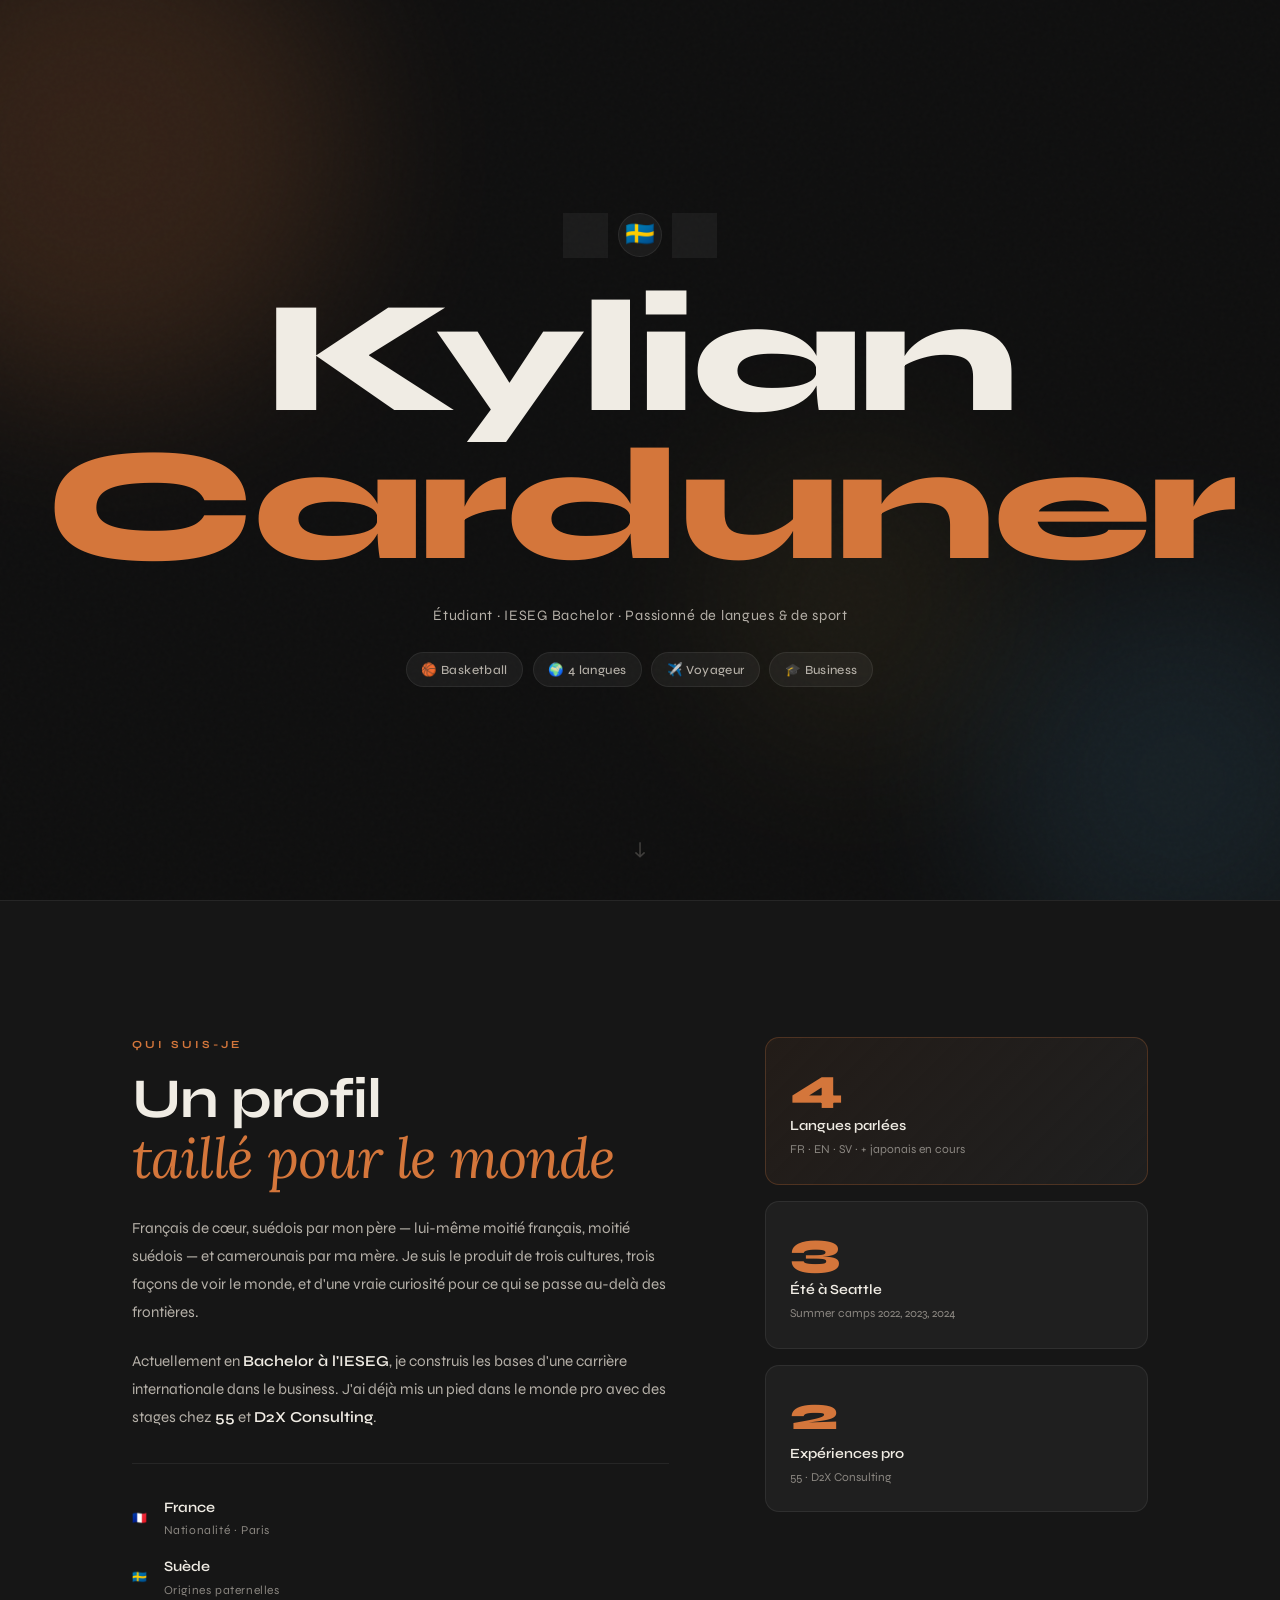
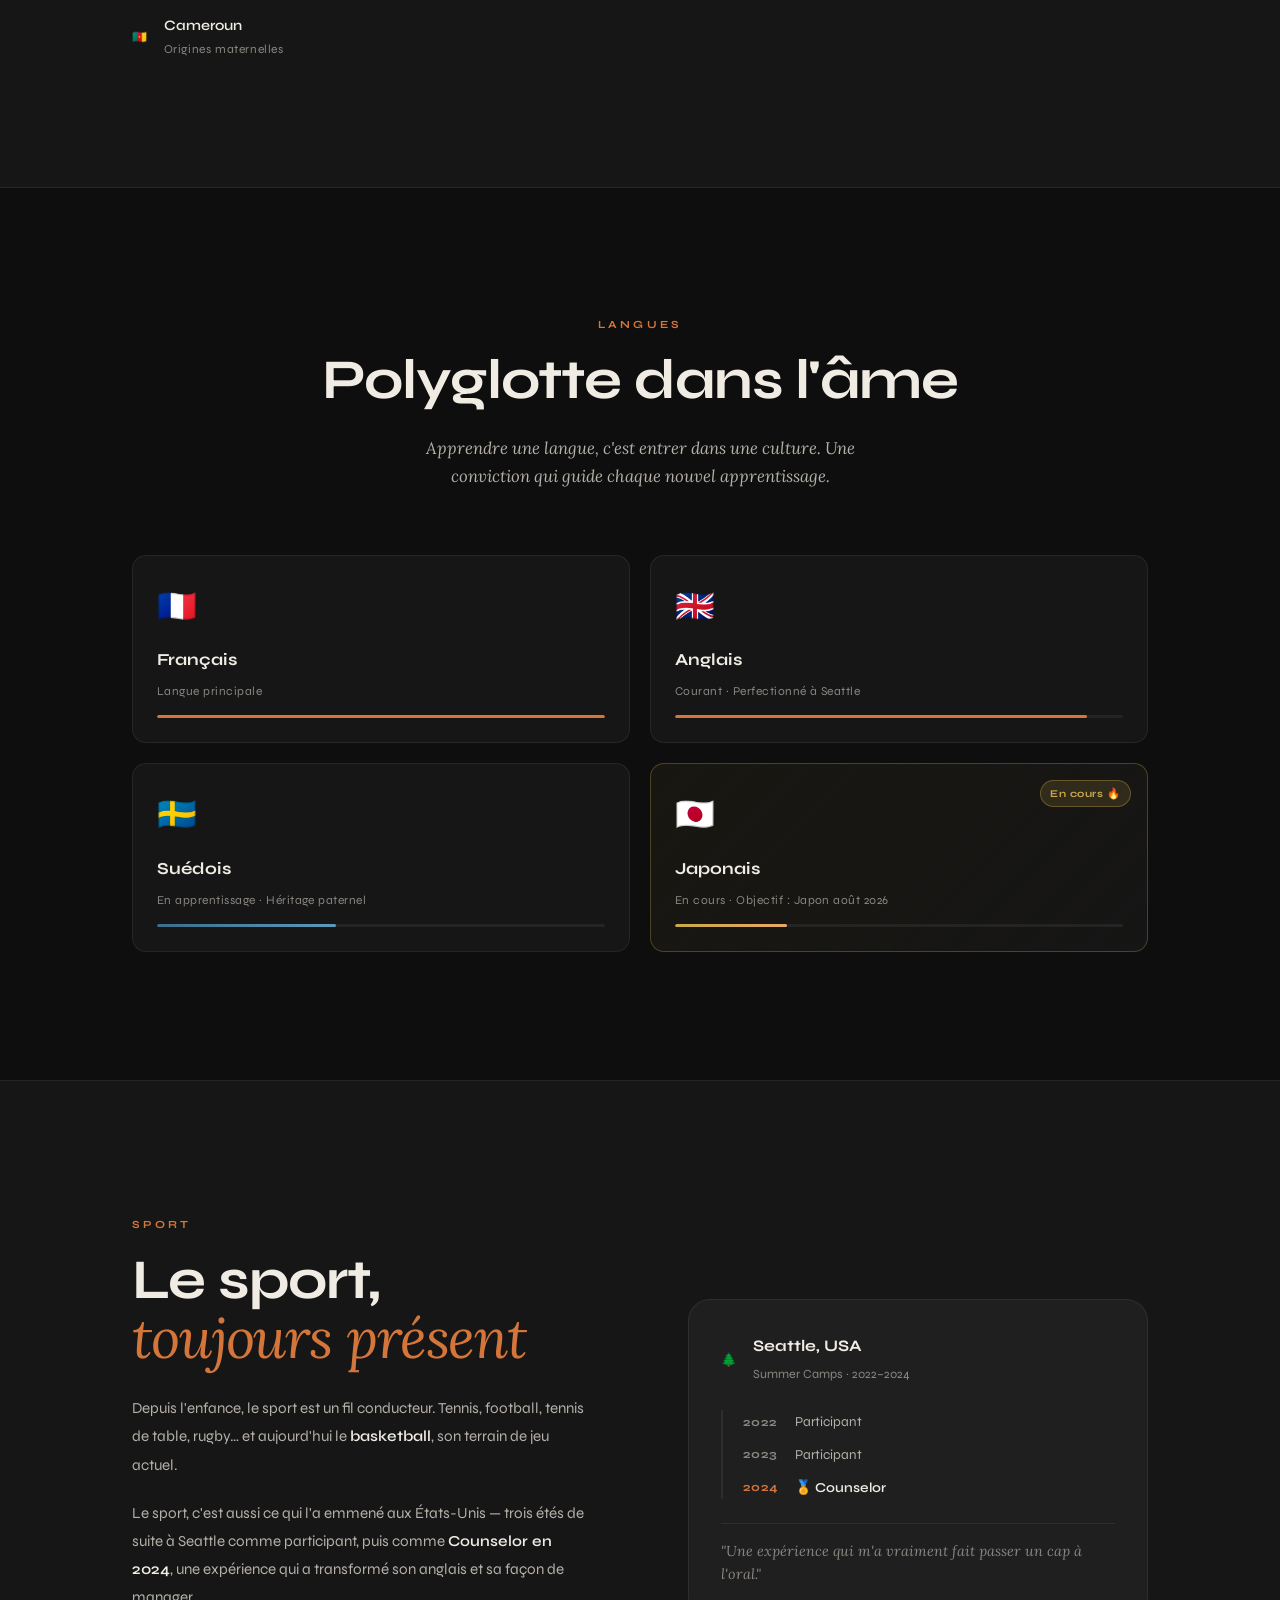
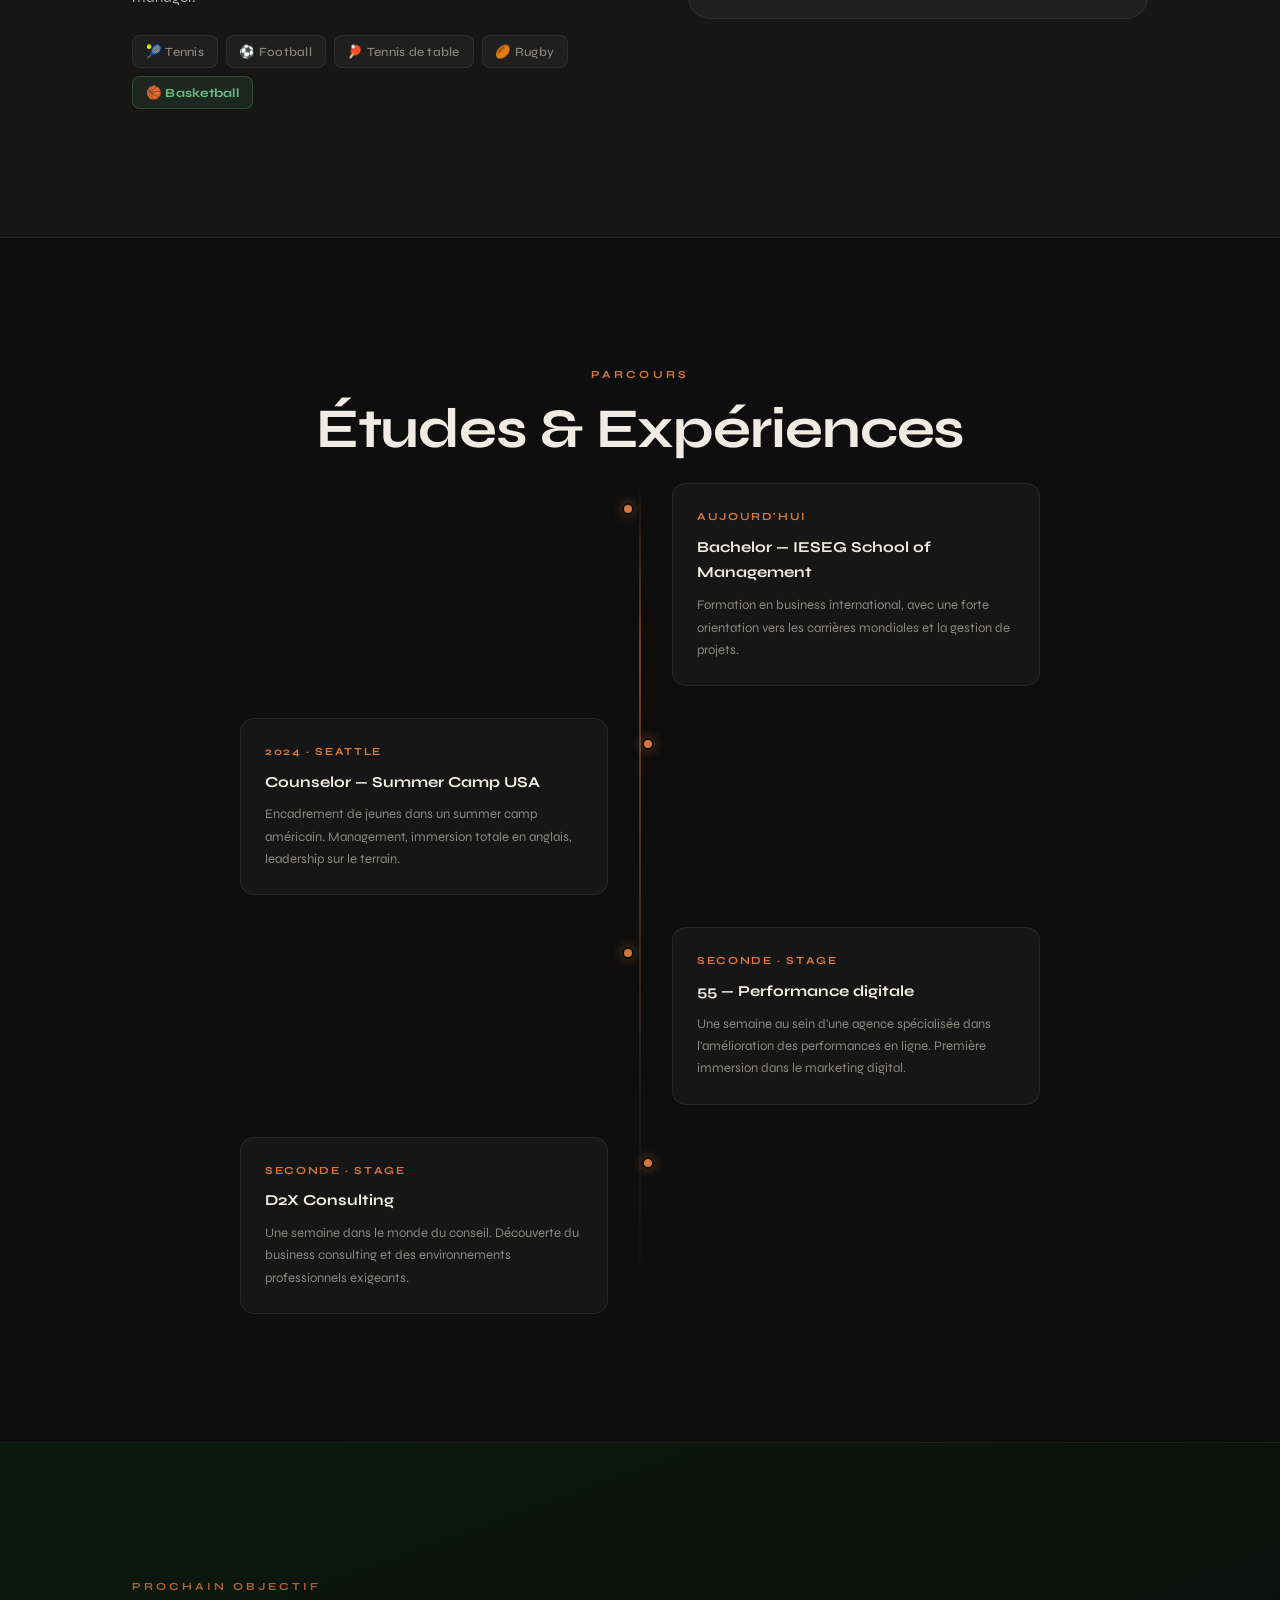
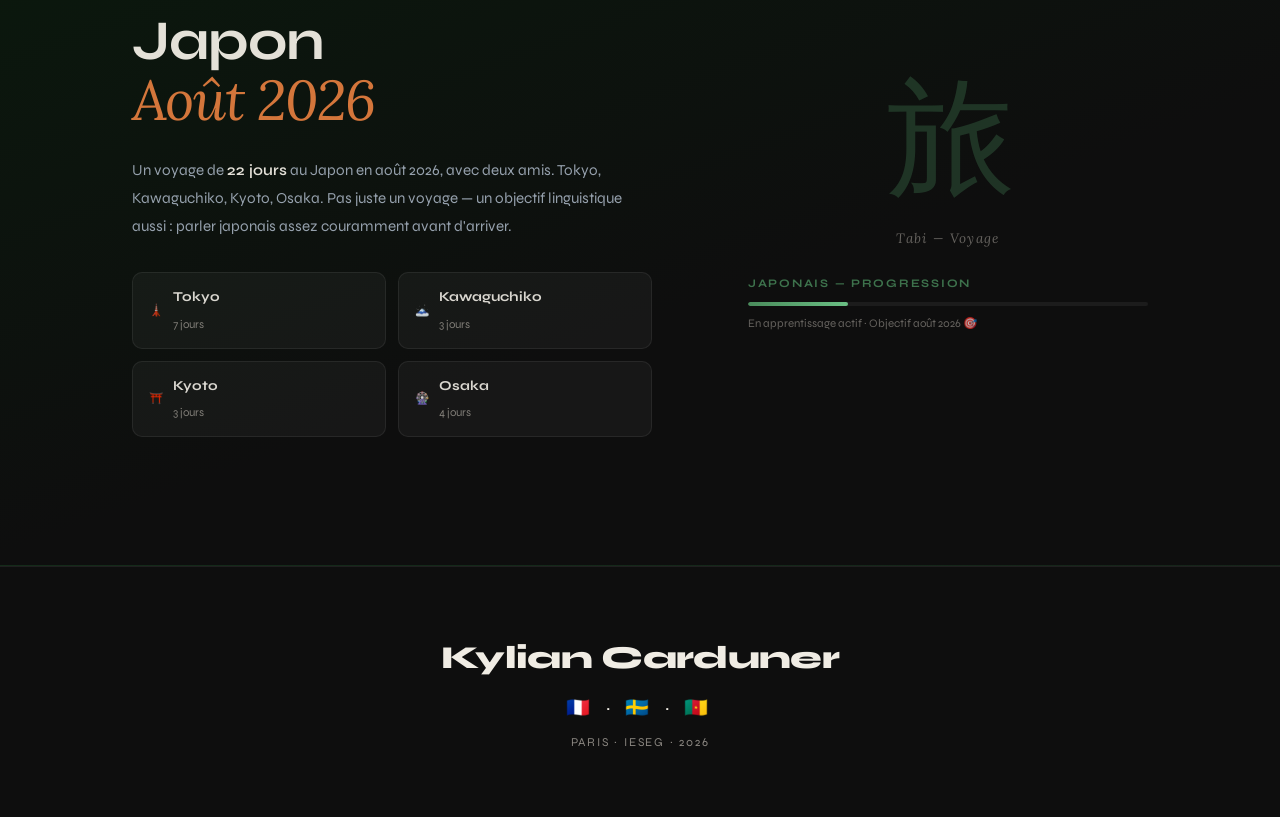
==== commit 9c07e569: "Add files via upload" ====
--- a/index.html
+++ b/index.html
@@ -1,559 +1,299 @@
 <!DOCTYPE html>
 <html lang="fr">
 <head>
-<meta charset="UTF-8"/>
-<meta name="viewport" content="width=device-width,initial-scale=1.0"/>
-<title>Kylian Carduner — Portfolio</title>
-<link rel="preconnect" href="https://fonts.googleapis.com"/>
-<link rel="preconnect" href="https://fonts.gstatic.com" crossorigin/>
-<link href="https://fonts.googleapis.com/css2?family=DM+Serif+Display:ital@0;1&display=swap" rel="stylesheet"/>
-<link href="https://api.fontshare.com/v2/css?f[]=clash-display@500,600,700&f[]=satoshi@400,500,700&display=swap" rel="stylesheet"/>
-<link rel="stylesheet" href="style.css"/>
+  <meta charset="UTF-8" />
+  <meta name="viewport" content="width=device-width, initial-scale=1.0"/>
+  <title>Kylian Carduner</title>
+  <link rel="stylesheet" href="style.css" />
+  <link href="https://fonts.googleapis.com/css2?family=Syne:wght@400;500;600;700;800&family=Lora:ital,wght@0,400;0,500;1,400;1,500&display=swap" rel="stylesheet">
 </head>
 <body>
 
-<div class="grain"></div>
-<div id="cur"></div>
-<div id="cur-r"></div>
-
-<!-- NAVBAR -->
-<header class="nav" id="nav">
-  <a href="#" class="logo">KC<span class="logo-dot"></span></a>
-  <nav class="nav-links">
-    <a href="#about">À propos</a>
-    <a href="#origins">Origines</a>
-    <a href="#sports">Sports</a>
-    <a href="#langues">Langues</a>
-    <a href="#experience">Expérience</a>
-    <a href="#contact">Contact</a>
-  </nav>
-  <div class="nav-right">
-    <a href="mailto:kylian.carduner@student.ieseg.fr" class="btn btn-ghost btn-sm">
-      <svg width="13" height="13" viewBox="0 0 16 16" fill="none"><rect x="1" y="3" width="14" height="10" rx="2" stroke="currentColor" stroke-width="1.5"/><path d="M1 5l7 5 7-5" stroke="currentColor" stroke-width="1.5"/></svg>
-      Me contacter
-    </a>
-    <a href="https://linkedin.com" target="_blank" class="btn btn-bl btn-sm">LinkedIn →</a>
-  </div>
-</header>
-
-<!-- HERO -->
-<section class="hero" id="home">
-  <div class="hero-grid-bg"></div>
-  <div class="hero-orb1"></div>
-  <div class="hero-orb2"></div>
-
-  <div class="hero-left">
-    <div class="hero-pill"><span class="hero-pill-dot"></span> Disponible · Paris, France</div>
-    <div class="hero-flags">🇫🇷 🇸🇪 🇨🇲</div>
-    <h1 class="hero-title">
-      <span class="line1">Kylian</span>
-      <span class="line2">Carduner.</span>
-      <span class="line3">Étudiant &amp; Explorateur.</span>
-    </h1>
-    <p class="hero-sub">
-      Bachelor à l'<strong>IESEG</strong> · Franco-suédo-camerounais ·
-      Passionné de sport, de langues et de nouvelles cultures.
-      Je construis mon parcours à l'intersection du business et de l'humain.
-    </p>
-    <div class="hero-btns">
-      <a href="#about" class="btn btn-bl btn-lg">Découvrir mon profil
-        <svg width="15" height="15" viewBox="0 0 16 16" fill="none"><path d="M8 3v10M3 9l5 5 5-5" stroke="currentColor" stroke-width="1.8" stroke-linecap="round" stroke-linejoin="round"/></svg>
-      </a>
-      <a href="#contact" class="btn btn-out btn-lg">Me contacter</a>
-    </div>
-    <div class="hero-proof">
-      <div class="av-stack">
-        <div class="av" style="background:#2563EB">IE</div>
-        <div class="av" style="background:#10B981">55</div>
-        <div class="av" style="background:#8B5CF6">D2</div>
-      </div>
-      <div>
-        <strong>IESEG · 55 · D2X</strong>
-        <p>Étudiant · Stagiaire · Counselor</p>
-      </div>
-    </div>
-  </div>
-
-  <div class="hero-right">
-    <div class="ring ring-1"></div>
-    <div class="ring ring-2"></div>
-    <div class="ring-dot"></div>
-    <div class="hero-monogram"><span>KC</span></div>
-    <div class="flo flo-a">
-      <span class="flo-icon">🎓</span>
-      <div><strong>IESEG Bachelor</strong><p>En cours · Paris</p></div>
-    </div>
-    <div class="flo flo-b">
-      <span class="flo-icon">🇯🇵</span>
-      <div><strong>Japonais</strong><p>Apprentissage actif</p></div>
-      <span class="flo-dot"></span>
-    </div>
-    <div class="flo flo-c">
-      <span class="flo-icon">🏀</span>
-      <div><strong>Basket</strong><p>Sport actuel</p></div>
-    </div>
-  </div>
-</section>
-
-<!-- MARQUEE -->
-<div class="marquee">
-  <div class="m-track">
-    <span class="m-it">🇫🇷 Français</span><span class="m-sep">·</span>
-    <span class="m-it">🇸🇪 Suédois</span><span class="m-sep">·</span>
-    <span class="m-it">🇨🇲 Camerounais</span><span class="m-sep">·</span>
-    <span class="m-it">🏀 Basket</span><span class="m-sep">·</span>
-    <span class="m-it">⚽ Football</span><span class="m-sep">·</span>
-    <span class="m-it">🎾 Tennis</span><span class="m-sep">·</span>
-    <span class="m-it">🇺🇸 Seattle × 3</span><span class="m-sep">·</span>
-    <span class="m-it">🇯🇵 Japonais</span><span class="m-sep">·</span>
-    <span class="m-it">🎓 IESEG</span><span class="m-sep">·</span>
-    <span class="m-it">💼 55 Agency</span><span class="m-sep">·</span>
-    <span class="m-it">💼 D2X Consulting</span><span class="m-sep">·</span>
-    <span class="m-it">🗾 Tokyo 2026</span><span class="m-sep">·</span>
-    <span class="m-it">🇫🇷 Français</span><span class="m-sep">·</span>
-    <span class="m-it">🇸🇪 Suédois</span><span class="m-sep">·</span>
-    <span class="m-it">🇨🇲 Camerounais</span><span class="m-sep">·</span>
-    <span class="m-it">🏀 Basket</span><span class="m-sep">·</span>
-    <span class="m-it">⚽ Football</span><span class="m-sep">·</span>
-    <span class="m-it">🎾 Tennis</span><span class="m-sep">·</span>
-    <span class="m-it">🇺🇸 Seattle × 3</span><span class="m-sep">·</span>
-    <span class="m-it">🇯🇵 Japonais</span><span class="m-sep">·</span>
-    <span class="m-it">🎓 IESEG</span><span class="m-sep">·</span>
-    <span class="m-it">💼 55 Agency</span><span class="m-sep">·</span>
-    <span class="m-it">💼 D2X Consulting</span><span class="m-sep">·</span>
-    <span class="m-it">🗾 Tokyo 2026</span><span class="m-sep">·</span>
-  </div>
-</div>
-
-<!-- ABOUT -->
-<section class="sec" id="about">
-  <div class="container">
-    <div class="sec-head reveal">
-      <span class="eyebrow">À propos</span>
-      <h2 class="sec-title">Curieux de tout,<br/><em>passionné par l'humain.</em></h2>
-    </div>
-    <div class="about-bento">
-      <div class="acard acard--tall reveal">
-        <div class="profile-av">KC</div>
-        <div class="profile-name">Kylian Carduner</div>
-        <div class="profile-title">Étudiant Bachelor · IESEG Paris</div>
-        <div class="profile-tags">
-          <span class="ptag">🇫🇷 Français</span>
-          <span class="ptag">🇸🇪 Suédois</span>
-          <span class="ptag">🇨🇲 Camerounais</span>
-          <span class="ptag">🎓 IESEG</span>
-          <span class="ptag">🏀 Basket</span>
-          <span class="ptag">🇯🇵 Japonais</span>
-        </div>
-        <p style="margin-top:.8rem">Je m'appelle Kylian, j'ai grandi entre plusieurs cultures et ça a forgé une vision du monde que j'essaie de transmettre dans tout ce que je fais. Passionné de sport depuis toujours, curieux des langues et des gens, je construis un parcours à l'image de ce que je suis : multiple, ambitieux et authentique.</p>
-      </div>
-      <div class="acard acard--blue reveal" style="--d:80ms">
-        <div class="big-num">3×</div>
-        <div class="num-label">Seattle Summer Camp</div>
-        <div class="num-sub">2022 · 2023 · 2024 Counselor</div>
-      </div>
-      <div class="acard reveal" style="--d:160ms">
-        <div class="big-num">4</div>
-        <div class="num-label">Langues parlées</div>
-        <div class="num-sub">FR · EN · SV · JA (en cours)</div>
-      </div>
-      <div class="acard acard--wide reveal" style="--d:80ms">
-        <h4>Mes valeurs</h4>
-        <p>La curiosité avant tout — je n'aime rien de plus que découvrir quelque chose de nouveau, que ce soit une langue, une culture ou une façon de penser. Le sport m'a appris la rigueur et le dépassement de soi. Et mes origines multiples m'ont donné la capacité naturelle de m'adapter à n'importe quel environnement humain.</p>
-      </div>
-      <div class="acard acard--blue reveal" style="--d:160ms">
-        <div class="big-num">2</div>
-        <div class="num-label">Stages</div>
-        <div class="num-sub">55 Agency · D2X Consulting</div>
-      </div>
-      <div class="acard reveal" style="--d:240ms">
-        <div class="big-num">5+</div>
-        <div class="num-label">Sports pratiqués</div>
-        <div class="num-sub">Basket · Foot · Tennis · Rugby · Ping</div>
-      </div>
-    </div>
-  </div>
-</section>
-
-<!-- ORIGINS -->
-<section class="sec sec-alt" id="origins">
-  <div class="container">
-    <div class="sec-head reveal">
-      <span class="eyebrow">Mes origines</span>
-      <h2 class="sec-title">Trois pays,<br/><em>une seule identité.</em></h2>
-      <p class="sec-desc">Mon identité est construite à l'intersection de trois cultures, trois histoires, trois façons d'appréhender le monde. C'est ce qui fait ma richesse.</p>
-    </div>
-    <div class="origins-wrap">
-      <div class="ocard ocard--fr reveal">
-        <div class="ocard-top">🇫🇷</div>
-        <div class="ocard-body">
-          <h3>Français</h3>
-          <p>Né et grandi en France, Paris est ma base. La culture française — sa rigueur intellectuelle, son goût du débat, son art de vivre — est au cœur de ce que je suis. C'est ma langue maternelle, mon ancrage premier.</p>
-          <span class="ocard-chip">🏛️ Langue maternelle · Culture première</span>
-        </div>
-      </div>
-      <div class="ocard ocard--se reveal" style="--d:120ms">
-        <div class="ocard-top">🇸🇪</div>
-        <div class="ocard-body">
-          <h3>Suédois</h3>
-          <p>Mon père est moitié français, moitié suédois. Cette partie scandinave m'attire profondément — au point que j'ai décidé d'apprendre le suédois. Le design, la nature, la société suédoise me fascinent.</p>
-          <span class="ocard-chip">🌲 Héritage paternel · Prochain apprentissage</span>
-        </div>
-      </div>
-      <div class="ocard ocard--cm reveal" style="--d:240ms">
-        <div class="ocard-top">🇨🇲</div>
-        <div class="ocard-body">
-          <h3>Camerounais</h3>
-          <p>Ma mère est camerounaise. Cette origine africaine m'a transmis une chaleur humaine profonde, un sens aigu de la communauté et une énergie que je porte partout avec moi.</p>
-          <span class="ocard-chip">❤️ Héritage maternel · Fierté africaine</span>
-        </div>
-      </div>
-    </div>
-  </div>
-</section>
-
-<!-- SPORTS -->
-<section class="sec" id="sports">
-  <div class="container">
-    <div class="sec-head reveal">
-      <span class="eyebrow">Le sport</span>
-      <h2 class="sec-title">Le terrain comme<br/><em>école de vie.</em></h2>
-      <p class="sec-desc">Depuis tout petit, le sport est ma constante. Chaque discipline m'a appris quelque chose que les livres ne m'auraient jamais donné.</p>
-    </div>
-    <div class="sports-layout">
-      <div class="sport-hero-card reveal">
-        <div class="big-emoji">🏀</div>
-        <h3>Basket</h3>
-        <p>Mon sport actuel. Le basket m'a appris la lecture du jeu collectif, la communication sous pression et la gestion de l'ego dans un groupe. C'est un sport où l'intelligence prime autant que l'athlétisme.</p>
-        <div class="sport-active-badge">
-          <span class="badge-dot"></span>Sport actuel
-        </div>
-      </div>
-      <div class="sport-mini-list reveal" style="--d:100ms">
-        <div class="sml-item">
-          <span class="sml-ico">⚽</span>
-          <div><h4>Football</h4><p>Pratiqué depuis l'enfance. La base de tout.</p></div>
-          <span class="sml-tag">Depuis enfance</span>
-        </div>
-        <div class="sml-item">
-          <span class="sml-ico">🎾</span>
-          <div><h4>Tennis</h4><p>Discipline mentale. Un duel avec soi-même.</p></div>
-          <span class="sml-tag">Mental</span>
-        </div>
-        <div class="sml-item">
-          <span class="sml-ico">🏉</span>
-          <div><h4>Rugby</h4><p>Collectif, physique, exigeant.</p></div>
-          <span class="sml-tag">Collectif</span>
-        </div>
-        <div class="sml-item">
-          <span class="sml-ico">🏓</span>
-          <div><h4>Tennis de table</h4><p>Réflexes, vitesse, précision.</p></div>
-          <span class="sml-tag">Détente</span>
-        </div>
-      </div>
-    </div>
-    <div class="seattle-banner reveal" style="--d:100ms">
-      <div class="sb-left">
-        <span class="sb-icon">🌍</span>
-        <div>
-          <h4>Seattle Summer Camp — 3 étés aux États-Unis</h4>
-          <p>En 2022, 2023 et 2024, j'ai participé à des summer camps à Seattle. En 2024, j'ai été sélectionné comme <strong>Counselor</strong> — encadrer des jeunes en anglais toute la journée pendant des semaines a été la meilleure école de langue possible. Une expérience transformatrice, sportive et humaine.</p>
-        </div>
-      </div>
-      <div class="sb-chips">
-        <span class="sb-chip">🇺🇸 Seattle</span>
-        <span class="sb-chip">2022 · 2023 · 2024</span>
-        <span class="sb-chip sb-chip--hl">Counselor 2024</span>
-        <span class="sb-chip sb-chip--hl">Anglais courant</span>
-      </div>
-    </div>
-  </div>
-</section>
-
-<!-- LANGUES -->
-<section class="sec sec-alt" id="langues">
-  <div class="container">
-    <div class="sec-head reveal">
-      <span class="eyebrow">Langues &amp; Projets</span>
-      <h2 class="sec-title">Apprendre,<br/><em>encore et toujours.</em></h2>
-      <p class="sec-desc">Les langues sont ma façon d'explorer le monde sans bouger. Chaque langue apprise est une nouvelle fenêtre sur une autre façon de penser.</p>
-    </div>
-    <div class="lang-grid">
-      <div class="lcard lcard--main reveal">
-        <div class="lcard-head">
-          <span class="lflag">🇯🇵</span>
-          <span class="lstatus ls-active">En cours</span>
-        </div>
-        <h3>Japonais</h3>
-        <p class="lcard-native">日本語を勉強しています</p>
-        <p>Mon projet de langue principal. Je me concentre directement sur le vocabulaire oral et les formulations naturelles — l'écriture viendra dans un second temps. Objectif : parler couramment avant mon voyage au Japon en <strong>août 2026</strong>.</p>
-        <div class="prog-wrap">
-          <div class="prog-bar"><div class="prog-fill prog-fill--bl" style="width:35%"></div></div>
-          <span class="prog-label">Niveau intermédiaire débutant · ~35%</span>
-        </div>
-        <div class="lcard-goal">
-          <svg width="13" height="13" viewBox="0 0 16 16" fill="none"><circle cx="8" cy="8" r="7" stroke="currentColor" stroke-width="1.5"/><path d="M8 4v4l3 2" stroke="currentColor" stroke-width="1.5" stroke-linecap="round"/></svg>
-          Objectif : Tokyo · Août 2026
-        </div>
-      </div>
-      <div class="lcard reveal" style="--d:120ms">
-        <div class="lcard-head">
-          <span class="lflag">🇺🇸</span>
-          <span class="lstatus ls-done">Maîtrisé</span>
-        </div>
-        <h3>Anglais</h3>
-        <p class="lcard-native">Fluent — Advanced</p>
-        <p>Renforcé par trois étés à Seattle, dont le dernier en tant que Counselor. Parler anglais toute la journée pendant des semaines m'a hissé à un niveau qui dépasse largement le cadre scolaire.</p>
-        <div class="prog-wrap">
-          <div class="prog-bar"><div class="prog-fill prog-fill--gr" style="width:90%"></div></div>
-          <span class="prog-label">Niveau avancé / courant · ~90%</span>
-        </div>
-      </div>
-      <div class="lcard reveal" style="--d:240ms">
-        <div class="lcard-head">
-          <span class="lflag">🇸🇪</span>
-          <span class="lstatus ls-next">Prochain</span>
-        </div>
-        <h3>Suédois</h3>
-        <p class="lcard-native">Nästa språk att lära sig</p>
-        <p>Mes origines suédoises me donnent une motivation profonde pour apprendre cette langue. Le suédois sera ma prochaine langue après le japonais — me reconnecter à cet héritage est important.</p>
-        <div class="prog-wrap">
-          <div class="prog-bar"><div class="prog-fill prog-fill--dim" style="width:8%"></div></div>
-          <span class="prog-label">Notions de base · En attente</span>
-        </div>
-      </div>
-    </div>
-    <div class="japan-card reveal" style="--d:150ms">
-      <div class="jc-left">
-        <span class="jc-ico">🗾</span>
-        <div>
-          <h4>Voyage au Japon — 3 au 24 août 2026</h4>
-          <p>22 jours au Japon avec deux amis. Un voyage construit autour de la nourriture, des paysages, de la culture et des amis locaux. Réservé, préparé, attendu impatiemment.</p>
-        </div>
-      </div>
-      <div class="jc-cities">
-        <div class="jc-city">🗼 Tokyo<span>7 jours</span></div>
-        <div class="jc-city">🗻 Kawaguchiko<span>3 jours</span></div>
-        <div class="jc-city">⛩️ Kyoto<span>3 jours</span></div>
-        <div class="jc-city">🦀 Osaka<span>4 jours</span></div>
-      </div>
-    </div>
-  </div>
-</section>
-
-<!-- EXPERIENCE -->
-<section class="sec" id="experience">
-  <div class="container">
-    <div class="sec-head reveal">
-      <span class="eyebrow">Expériences</span>
-      <h2 class="sec-title">Premiers pas<br/><em>dans le monde pro.</em></h2>
-      <p class="sec-desc">Deux stages dès la fin de la seconde pour explorer et construire une vision concrète du monde professionnel.</p>
-    </div>
-    <div class="xp-grid">
-      <div class="xp-card xp-card--current reveal">
-        <div class="xp-top">
-          <div class="xp-top-left">
-            <div class="xp-logo xp-logo--ie">IESEG</div>
-            <div>
-              <div class="xp-company">IESEG School of Management</div>
-              <div class="xp-role">Étudiant Bachelor</div>
-            </div>
-          </div>
-          <span class="xp-date">En cours · Paris</span>
-        </div>
-        <p>Formation en management à l'IESEG, une des meilleures business schools françaises. Construction d'une base solide en gestion, stratégie, finance et marketing, avec une forte dimension internationale.</p>
-        <div class="xp-tags">
-          <span class="xtag">Management</span>
-          <span class="xtag">Finance</span>
-          <span class="xtag">Marketing</span>
-          <span class="xtag">International</span>
-        </div>
-      </div>
-      <div class="xp-card reveal" style="--d:80ms">
-        <div class="xp-top">
-          <div class="xp-top-left">
-            <div class="xp-logo xp-logo--55">55</div>
-            <div>
-              <div class="xp-company">55 Agency</div>
-              <div class="xp-role">Stage d'observation</div>
-            </div>
-          </div>
-          <span class="xp-date">Fin de seconde · 1 sem.</span>
-        </div>
-        <p>Agence spécialisée dans l'amélioration des performances en ligne. Première immersion dans le marketing digital, la data et l'analytics. Découverte des enjeux du tracking pour les grandes marques.</p>
-        <div class="xp-tags">
-          <span class="xtag">Marketing digital</span>
-          <span class="xtag">Data</span>
-          <span class="xtag">Analytics</span>
-        </div>
-      </div>
-      <div class="xp-card reveal" style="--d:160ms">
-        <div class="xp-top">
-          <div class="xp-top-left">
-            <div class="xp-logo xp-logo--d2x">D2X</div>
-            <div>
-              <div class="xp-company">D2X Consulting</div>
-              <div class="xp-role">Stage d'observation</div>
-            </div>
-          </div>
-          <span class="xp-date">Fin de seconde · 1 sem.</span>
-        </div>
-        <p>Cabinet de conseil stratégique. Découverte du consulting : analyse de problèmes, recommandations clients, structuration de présentations. Première vision concrète du conseil en entreprise.</p>
-        <div class="xp-tags">
-          <span class="xtag">Consulting</span>
-          <span class="xtag">Stratégie</span>
-          <span class="xtag">Analyse</span>
-        </div>
-      </div>
-    </div>
-  </div>
-</section>
-
-<!-- VALUES -->
-<section class="sec sec-alt" id="values">
-  <div class="container">
-    <div class="sec-head reveal">
-      <span class="eyebrow">Ce que je suis</span>
-      <h2 class="sec-title">Compétences &amp;<br/><em>valeurs.</em></h2>
-    </div>
-    <div class="values-grid" style="margin-bottom:3rem">
-      <div class="val-card reveal">
-        <div class="val-ico">🌍</div>
-        <h4>Adaptabilité</h4>
-        <p>Trois cultures, plusieurs pays, des environnements toujours nouveaux. Je m'adapte naturellement à toute situation humaine.</p>
-      </div>
-      <div class="val-card reveal" style="--d:80ms">
-        <div class="val-ico">🗣️</div>
-        <h4>Communication</h4>
-        <p>Counselor à Seattle, multilingue, sportif en équipe — j'ai appris à communiquer clairement dans n'importe quel contexte.</p>
-      </div>
-      <div class="val-card reveal" style="--d:160ms">
-        <div class="val-ico">🔥</div>
-        <h4>Persévérance</h4>
-        <p>Le sport m'a appris à ne pas lâcher. Apprendre le japonais seul, revenir trois fois à Seattle — je tiens sur la durée.</p>
-      </div>
-      <div class="val-card reveal" style="--d:240ms">
-        <div class="val-ico">🧠</div>
-        <h4>Curiosité</h4>
-        <p>Je n'aime rien de plus que découvrir quelque chose de nouveau. Langues, cultures, disciplines — la curiosité est mon moteur.</p>
-      </div>
-    </div>
-    <div class="acard reveal" style="--d:100ms">
-      <h4 class="skills-title">Compétences linguistiques</h4>
-      <div class="skills-list">
-        <div class="skill-row">
-          <span class="skill-name">🇫🇷 Français</span>
-          <div class="skill-bar"><div class="skill-fill" style="width:100%"></div></div>
-          <span class="skill-pct">100%</span>
-        </div>
-        <div class="skill-row">
-          <span class="skill-name">🇺🇸 Anglais</span>
-          <div class="skill-bar"><div class="skill-fill" style="width:90%"></div></div>
-          <span class="skill-pct">90%</span>
-        </div>
-        <div class="skill-row">
-          <span class="skill-name">🇯🇵 Japonais</span>
-          <div class="skill-bar"><div class="skill-fill" style="width:35%"></div></div>
-          <span class="skill-pct">35%</span>
-        </div>
-        <div class="skill-row">
-          <span class="skill-name">🇸🇪 Suédois</span>
-          <div class="skill-bar"><div class="skill-fill" style="width:8%"></div></div>
-          <span class="skill-pct">8%</span>
-        </div>
-      </div>
-    </div>
-  </div>
-</section>
-
-<!-- CONTACT -->
-<section class="contact-sec" id="contact">
-  <div class="contact-orb"></div>
-  <div class="container">
-    <div class="contact-inner reveal">
-      <div class="contact-left">
-        <h2>Travaillons<br/><em>ensemble.</em></h2>
-        <p>Une question, une opportunité de stage, un projet collaboratif ? Je suis toujours ouvert aux nouvelles conversations et aux rencontres enrichissantes.</p>
-        <div class="contact-btns">
-          <a href="mailto:kylian.carduner@student.ieseg.fr" class="btn btn-bl btn-lg">
-            <svg width="15" height="15" viewBox="0 0 16 16" fill="none"><rect x="1" y="3" width="14" height="10" rx="2" stroke="currentColor" stroke-width="1.5"/><path d="M1 5l7 5 7-5" stroke="currentColor" stroke-width="1.5"/></svg>
-            Envoyer un email
-          </a>
-          <a href="https://linkedin.com" target="_blank" class="btn btn-out btn-lg">LinkedIn →</a>
-        </div>
-      </div>
-      <div class="contact-right">
-        <div class="cinfo-card">
-          <div class="cinfo-ico">✉️</div>
-          <div>
-            <div class="cinfo-label">Email</div>
-            <div class="cinfo-val">kylian.carduner@student.ieseg.fr</div>
-          </div>
-        </div>
-        <div class="cinfo-card">
-          <div class="cinfo-ico">🎓</div>
-          <div>
-            <div class="cinfo-label">École</div>
-            <div class="cinfo-val">IESEG School of Management</div>
-          </div>
-        </div>
-        <div class="cinfo-card">
-          <div class="cinfo-ico">📍</div>
-          <div>
-            <div class="cinfo-label">Localisation</div>
-            <div class="cinfo-val">Paris, France</div>
-          </div>
-        </div>
-        <div class="cinfo-card">
-          <div class="cinfo-ico">🌐</div>
-          <div>
-            <div class="cinfo-label">Langues</div>
-            <div class="cinfo-val">FR · EN · JA (en cours) · SV (bientôt)</div>
-          </div>
-        </div>
-      </div>
-    </div>
-  </div>
-</section>
-
-<!-- FOOTER -->
-<footer class="footer">
-  <div class="container">
-    <div class="footer-top">
-      <div class="footer-brand">
-        <div class="footer-logo">KC<span class="logo-dot"></span></div>
-        <p>Étudiant Bachelor à l'IESEG Paris. Franco-suédo-camerounais, passionné de sport, de langues et de nouvelles cultures.</p>
-      </div>
-      <div class="footer-col">
-        <h6>Navigation</h6>
-        <a href="#about">À propos</a>
-        <a href="#origins">Origines</a>
-        <a href="#sports">Sports</a>
-        <a href="#langues">Langues</a>
-      </div>
-      <div class="footer-col">
-        <h6>Projets</h6>
-        <a href="#langues">Japonais</a>
-        <a href="#langues">Voyage Japon 2026</a>
-        <a href="#langues">Suédois</a>
-      </div>
-      <div class="footer-col">
-        <h6>Contact</h6>
-        <a href="mailto:kylian.carduner@student.ieseg.fr">Email</a>
-        <a href="https://linkedin.com" target="_blank">LinkedIn</a>
-        <a href="#experience">Expériences</a>
-      </div>
-    </div>
-    <div class="footer-bot">
-      <p class="footer-copy">© 2025 Kylian Carduner — Portfolio</p>
-      <div class="footer-socials">
-        <a href="mailto:kylian.carduner@student.ieseg.fr" class="soc" title="Email">✉</a>
-        <a href="https://linkedin.com" target="_blank" class="soc" title="LinkedIn">in</a>
-      </div>
-    </div>
-  </div>
-</footer>
-
-<script src="script.js"></script>
+  <!-- HERO -->
+  <section class="hero">
+    <div class="hero__bg">
+      <div class="bg__orb bg__orb--1"></div>
+      <div class="bg__orb bg__orb--2"></div>
+      <div class="bg__orb bg__orb--3"></div>
+      <div class="grain"></div>
+    </div>
+    <div class="hero__inner">
+      <div class="hero__flags">
+        <span class="flag-chip">🇫🇷</span>
+        <span class="flag-chip">🇸🇪</span>
+        <span class="flag-chip">🇨🇲</span>
+      </div>
+      <h1 class="hero__name">
+        <span class="name-line name-line--1">Kylian</span>
+        <span class="name-line name-line--2">Carduner</span>
+      </h1>
+      <p class="hero__tagline">Étudiant · IESEG Bachelor · Passionné de langues &amp; de sport</p>
+      <div class="hero__tags">
+        <span>🏀 Basketball</span>
+        <span>🌍 4 langues</span>
+        <span>✈️ Voyageur</span>
+        <span>🎓 Business</span>
+      </div>
+    </div>
+    <div class="hero__scroll">↓</div>
+  </section>
+
+  <!-- IDENTITY -->
+  <section class="section identity">
+    <div class="container">
+      <div class="identity__grid">
+        <div class="identity__left">
+          <span class="eyebrow">Qui suis-je</span>
+          <h2 class="section-title">Un profil<br/><em>taillé pour le monde</em></h2>
+          <p class="identity__desc">
+            Français de cœur, suédois par mon père — lui-même moitié français, moitié suédois — et camerounais par ma mère. 
+            Je suis le produit de trois cultures, trois façons de voir le monde, et d'une vraie curiosité pour ce qui se passe au-delà des frontières.
+          </p>
+          <p class="identity__desc">
+            Actuellement en <strong>Bachelor à l'IESEG</strong>, je construis les bases d'une carrière internationale dans le business. 
+            J'ai déjà mis un pied dans le monde pro avec des stages chez <strong>55</strong> et <strong>D2X Consulting</strong>.
+          </p>
+          <div class="origins">
+            <div class="origin-item">
+              <span class="origin-flag">🇫🇷</span>
+              <div>
+                <strong>France</strong>
+                <span>Nationalité · Paris</span>
+              </div>
+            </div>
+            <div class="origin-item">
+              <span class="origin-flag">🇸🇪</span>
+              <div>
+                <strong>Suède</strong>
+                <span>Origines paternelles</span>
+              </div>
+            </div>
+            <div class="origin-item">
+              <span class="origin-flag">🇨🇲</span>
+              <div>
+                <strong>Cameroun</strong>
+                <span>Origines maternelles</span>
+              </div>
+            </div>
+          </div>
+        </div>
+        <div class="identity__right">
+          <div class="stat-card stat-card--main">
+            <div class="stat-card__num">4</div>
+            <div class="stat-card__label">Langues parlées</div>
+            <div class="stat-card__sub">FR · EN · SV · + japonais en cours</div>
+          </div>
+          <div class="stat-card">
+            <div class="stat-card__num">3</div>
+            <div class="stat-card__label">Été à Seattle</div>
+            <div class="stat-card__sub">Summer camps 2022, 2023, 2024</div>
+          </div>
+          <div class="stat-card">
+            <div class="stat-card__num">2</div>
+            <div class="stat-card__label">Expériences pro</div>
+            <div class="stat-card__sub">55 · D2X Consulting</div>
+          </div>
+        </div>
+      </div>
+    </div>
+  </section>
+
+  <!-- LANGUES -->
+  <section class="section languages">
+    <div class="container">
+      <span class="eyebrow eyebrow--center">Langues</span>
+      <h2 class="section-title section-title--center">Polyglotte dans l'âme</h2>
+      <p class="lang__intro">Apprendre une langue, c'est entrer dans une culture. Une conviction qui guide chaque nouvel apprentissage.</p>
+
+      <div class="lang__grid">
+        <div class="lang-card">
+          <div class="lang-card__flag">🇫🇷</div>
+          <div class="lang-card__body">
+            <h3>Français</h3>
+            <span class="lang-card__level">Langue principale</span>
+          </div>
+          <div class="lang-bar"><div class="lang-fill" style="--w:100%"></div></div>
+        </div>
+        <div class="lang-card">
+          <div class="lang-card__flag">🇬🇧</div>
+          <div class="lang-card__body">
+            <h3>Anglais</h3>
+            <span class="lang-card__level">Courant · Perfectionné à Seattle</span>
+          </div>
+          <div class="lang-bar"><div class="lang-fill" style="--w:92%"></div></div>
+        </div>
+        <div class="lang-card">
+          <div class="lang-card__flag">🇸🇪</div>
+          <div class="lang-card__body">
+            <h3>Suédois</h3>
+            <span class="lang-card__level">En apprentissage · Héritage paternel</span>
+          </div>
+          <div class="lang-bar"><div class="lang-fill lang-fill--progress" style="--w:40%"></div></div>
+        </div>
+        <div class="lang-card lang-card--highlight">
+          <div class="lang-card__flag">🇯🇵</div>
+          <div class="lang-card__body">
+            <h3>Japonais</h3>
+            <span class="lang-card__level">En cours · Objectif : Japon août 2026</span>
+          </div>
+          <div class="lang-bar"><div class="lang-fill lang-fill--gold" style="--w:25%"></div></div>
+          <div class="lang-card__badge">En cours 🔥</div>
+        </div>
+      </div>
+    </div>
+  </section>
+
+  <!-- SPORT -->
+  <section class="section sport">
+    <div class="container">
+      <div class="sport__grid">
+        <div class="sport__text">
+          <span class="eyebrow">Sport</span>
+          <h2 class="section-title">Le sport,<br/><em>toujours présent</em></h2>
+          <p class="sport__desc">
+            Depuis l'enfance, le sport est un fil conducteur. Tennis, football, tennis de table, rugby… 
+            et aujourd'hui le <strong>basketball</strong>, son terrain de jeu actuel.
+          </p>
+          <p class="sport__desc">
+            Le sport, c'est aussi ce qui l'a emmené aux États-Unis — trois étés de suite à Seattle 
+            comme participant, puis comme <strong>Counselor en 2024</strong>, une expérience qui a transformé son anglais et sa façon de manager.
+          </p>
+          <div class="sport__history">
+            <span class="sport-tag sport-tag--past">🎾 Tennis</span>
+            <span class="sport-tag sport-tag--past">⚽ Football</span>
+            <span class="sport-tag sport-tag--past">🏓 Tennis de table</span>
+            <span class="sport-tag sport-tag--past">🏉 Rugby</span>
+            <span class="sport-tag sport-tag--now">🏀 Basketball</span>
+          </div>
+        </div>
+        <div class="sport__visual">
+          <div class="seattle-card">
+            <div class="seattle-card__header">
+              <span class="seattle-card__emoji">🌲</span>
+              <div>
+                <strong>Seattle, USA</strong>
+                <span>Summer Camps · 2022–2024</span>
+              </div>
+            </div>
+            <div class="seattle-timeline">
+              <div class="tl-item">
+                <span class="tl-year">2022</span>
+                <span class="tl-role">Participant</span>
+              </div>
+              <div class="tl-item">
+                <span class="tl-year">2023</span>
+                <span class="tl-role">Participant</span>
+              </div>
+              <div class="tl-item tl-item--highlight">
+                <span class="tl-year">2024</span>
+                <span class="tl-role">🏅 Counselor</span>
+              </div>
+            </div>
+            <div class="seattle-card__quote">
+              "Une expérience qui m'a vraiment fait passer un cap à l'oral."
+            </div>
+          </div>
+        </div>
+      </div>
+    </div>
+  </section>
+
+  <!-- PARCOURS -->
+  <section class="section parcours">
+    <div class="container">
+      <span class="eyebrow eyebrow--center">Parcours</span>
+      <h2 class="section-title section-title--center">Études &amp; Expériences</h2>
+      <div class="timeline">
+        <div class="tl-block tl-block--right">
+          <div class="tl-block__dot"></div>
+          <div class="tl-block__card">
+            <span class="tl-block__date">Aujourd'hui</span>
+            <h3>Bachelor — IESEG School of Management</h3>
+            <p>Formation en business international, avec une forte orientation vers les carrières mondiales et la gestion de projets.</p>
+          </div>
+        </div>
+        <div class="tl-block tl-block--left">
+          <div class="tl-block__dot"></div>
+          <div class="tl-block__card">
+            <span class="tl-block__date">2024 · Seattle</span>
+            <h3>Counselor — Summer Camp USA</h3>
+            <p>Encadrement de jeunes dans un summer camp américain. Management, immersion totale en anglais, leadership sur le terrain.</p>
+          </div>
+        </div>
+        <div class="tl-block tl-block--right">
+          <div class="tl-block__dot"></div>
+          <div class="tl-block__card">
+            <span class="tl-block__date">Seconde · Stage</span>
+            <h3>55 — Performance digitale</h3>
+            <p>Une semaine au sein d'une agence spécialisée dans l'amélioration des performances en ligne. Première immersion dans le marketing digital.</p>
+          </div>
+        </div>
+        <div class="tl-block tl-block--left">
+          <div class="tl-block__dot"></div>
+          <div class="tl-block__card">
+            <span class="tl-block__date">Seconde · Stage</span>
+            <h3>D2X Consulting</h3>
+            <p>Une semaine dans le monde du conseil. Découverte du business consulting et des environnements professionnels exigeants.</p>
+          </div>
+        </div>
+      </div>
+    </div>
+  </section>
+
+  <!-- PROJET JAPON -->
+  <section class="section japan">
+    <div class="container">
+      <div class="japan__inner">
+        <div class="japan__text">
+          <span class="eyebrow eyebrow--light">Prochain objectif</span>
+          <h2 class="section-title section-title--light">Japon<br/><em>Août 2026</em></h2>
+          <p class="japan__desc">
+            Un voyage de <strong>22 jours</strong> au Japon en août 2026, avec deux amis. 
+            Tokyo, Kawaguchiko, Kyoto, Osaka. Pas juste un voyage — un objectif linguistique aussi : 
+            parler japonais assez couramment avant d'arriver.
+          </p>
+          <div class="japan__cities">
+            <div class="city-chip">
+              <span>🗼</span>
+              <div><strong>Tokyo</strong><span>7 jours</span></div>
+            </div>
+            <div class="city-chip">
+              <span>🗻</span>
+              <div><strong>Kawaguchiko</strong><span>3 jours</span></div>
+            </div>
+            <div class="city-chip">
+              <span>⛩️</span>
+              <div><strong>Kyoto</strong><span>3 jours</span></div>
+            </div>
+            <div class="city-chip">
+              <span>🎡</span>
+              <div><strong>Osaka</strong><span>4 jours</span></div>
+            </div>
+          </div>
+        </div>
+        <div class="japan__visual">
+          <div class="japan__kanji">旅</div>
+          <div class="japan__caption">Tabi — Voyage</div>
+          <div class="japan__progress">
+            <span class="jp-prog__label">Japonais — progression</span>
+            <div class="jp-prog__bar">
+              <div class="jp-prog__fill"></div>
+            </div>
+            <span class="jp-prog__note">En apprentissage actif · Objectif août 2026 🎯</span>
+          </div>
+        </div>
+      </div>
+    </div>
+  </section>
+
+  <!-- FOOTER -->
+  <footer class="footer">
+    <div class="container">
+      <div class="footer__name">Kylian Carduner</div>
+      <div class="footer__flags">🇫🇷 · 🇸🇪 · 🇨🇲</div>
+      <p class="footer__sub">Paris · IESEG · 2026</p>
+    </div>
+  </footer>
+
 </body>
 </html>
--- a/style.css
+++ b/style.css
@@ -0,0 +1,733 @@
+/* =====================
+   VARIABLES
+===================== */
+:root {
+  --bg: #0e0e0e;
+  --bg-2: #161616;
+  --bg-3: #1f1f1f;
+  --white: #f0ece4;
+  --cream: #e8e2d6;
+  --text: #8a8680;
+  --text-light: #b5b0a8;
+  --accent: #d4763b;
+  --accent-2: #e8a96a;
+  --gold: #c9a84c;
+  --green: #4a8c5c;
+  --border: rgba(255,255,255,0.07);
+  --font-display: 'Syne', sans-serif;
+  --font-serif: 'Lora', Georgia, serif;
+  --r: 14px;
+  --r-lg: 22px;
+}
+
+/* =====================
+   RESET & BASE
+===================== */
+*, *::before, *::after { margin: 0; padding: 0; box-sizing: border-box; }
+html { scroll-behavior: smooth; }
+body {
+  background: var(--bg);
+  color: var(--white);
+  font-family: var(--font-display);
+  font-weight: 400;
+  line-height: 1.7;
+  overflow-x: hidden;
+}
+a { text-decoration: none; color: inherit; }
+ul { list-style: none; }
+
+.container {
+  max-width: 1080px;
+  margin: 0 auto;
+  padding: 0 2rem;
+}
+
+/* =====================
+   HERO
+===================== */
+.hero {
+  position: relative;
+  height: 100vh;
+  min-height: 620px;
+  display: flex;
+  flex-direction: column;
+  align-items: center;
+  justify-content: center;
+  text-align: center;
+  overflow: hidden;
+}
+
+.hero__bg {
+  position: absolute;
+  inset: 0;
+  z-index: 0;
+  pointer-events: none;
+}
+
+.bg__orb {
+  position: absolute;
+  border-radius: 50%;
+  filter: blur(80px);
+  opacity: 0.18;
+}
+.bg__orb--1 {
+  width: 500px; height: 500px;
+  background: var(--accent);
+  top: -100px; left: -150px;
+  animation: drift 12s ease-in-out infinite alternate;
+}
+.bg__orb--2 {
+  width: 400px; height: 400px;
+  background: #3b6e8c;
+  bottom: -80px; right: -100px;
+  animation: drift 15s ease-in-out infinite alternate-reverse;
+}
+.bg__orb--3 {
+  width: 300px; height: 300px;
+  background: var(--gold);
+  top: 50%; left: 55%;
+  opacity: 0.08;
+  animation: drift 10s ease-in-out infinite alternate;
+}
+
+@keyframes drift {
+  from { transform: translate(0, 0) scale(1); }
+  to { transform: translate(30px, 20px) scale(1.05); }
+}
+
+.grain {
+  position: absolute;
+  inset: 0;
+  background-image: url("data:image/svg+xml,%3Csvg viewBox='0 0 256 256' xmlns='http://www.w3.org/2000/svg'%3E%3Cfilter id='n'%3E%3CfeTurbulence type='fractalNoise' baseFrequency='0.85' numOctaves='4' stitchTiles='stitch'/%3E%3C/filter%3E%3Crect width='100%25' height='100%25' filter='url(%23n)' opacity='0.035'/%3E%3C/svg%3E");
+  opacity: 0.6;
+}
+
+.hero__inner {
+  position: relative;
+  z-index: 1;
+  display: flex;
+  flex-direction: column;
+  align-items: center;
+  gap: 1.5rem;
+  animation: fadeUp 1s ease both;
+}
+
+.hero__flags {
+  display: flex;
+  gap: 0.6rem;
+  margin-bottom: 0.25rem;
+}
+
+.flag-chip {
+  font-size: 1.5rem;
+  width: 44px; height: 44px;
+  border-radius: 50%;
+  background: rgba(255,255,255,0.05);
+  border: 1px solid var(--border);
+  display: flex;
+  align-items: center;
+  justify-content: center;
+  backdrop-filter: blur(4px);
+  transition: transform 0.2s ease;
+}
+.flag-chip:hover { transform: scale(1.15); }
+
+.hero__name {
+  display: flex;
+  flex-direction: column;
+  align-items: center;
+  gap: 0;
+}
+
+.name-line {
+  font-family: var(--font-display);
+  font-weight: 800;
+  line-height: 0.92;
+  letter-spacing: -0.02em;
+  display: block;
+}
+.name-line--1 {
+  font-size: clamp(4.5rem, 13vw, 10rem);
+  color: var(--white);
+  animation: fadeUp 0.9s ease 0.1s both;
+}
+.name-line--2 {
+  font-size: clamp(4.5rem, 13vw, 10rem);
+  color: var(--accent);
+  animation: fadeUp 0.9s ease 0.25s both;
+}
+
+.hero__tagline {
+  font-size: 0.9rem;
+  color: var(--text-light);
+  letter-spacing: 0.05em;
+  animation: fadeUp 0.9s ease 0.4s both;
+}
+
+.hero__tags {
+  display: flex;
+  gap: 0.6rem;
+  flex-wrap: wrap;
+  justify-content: center;
+  animation: fadeUp 0.9s ease 0.5s both;
+}
+
+.hero__tags span {
+  font-size: 0.78rem;
+  font-weight: 500;
+  padding: 0.35rem 0.9rem;
+  border-radius: 999px;
+  background: rgba(255,255,255,0.05);
+  border: 1px solid var(--border);
+  color: var(--text-light);
+  letter-spacing: 0.03em;
+}
+
+.hero__scroll {
+  position: absolute;
+  bottom: 2rem;
+  left: 50%;
+  transform: translateX(-50%);
+  z-index: 1;
+  font-size: 1.3rem;
+  color: var(--text);
+  opacity: 0.4;
+  animation: bounce 2.5s ease-in-out infinite;
+}
+
+@keyframes bounce {
+  0%, 100% { transform: translateX(-50%) translateY(0); }
+  50% { transform: translateX(-50%) translateY(8px); }
+}
+
+@keyframes fadeUp {
+  from { opacity: 0; transform: translateY(28px); }
+  to { opacity: 1; transform: translateY(0); }
+}
+
+/* =====================
+   SECTIONS SHARED
+===================== */
+.section { padding: 8rem 0; }
+
+.eyebrow {
+  display: inline-block;
+  font-size: 0.68rem;
+  font-weight: 700;
+  letter-spacing: 0.28em;
+  text-transform: uppercase;
+  color: var(--accent);
+  margin-bottom: 1rem;
+}
+.eyebrow--center { display: block; text-align: center; }
+.eyebrow--light { color: rgba(212,118,59,0.8); }
+
+.section-title {
+  font-family: var(--font-display);
+  font-weight: 700;
+  font-size: clamp(2.2rem, 4.5vw, 3.5rem);
+  line-height: 1.05;
+  color: var(--white);
+  margin-bottom: 1.5rem;
+  letter-spacing: -0.02em;
+}
+.section-title--center { text-align: center; }
+.section-title--light { color: rgba(240,236,228,0.95); }
+.section-title em { font-family: var(--font-serif); font-style: italic; color: var(--accent); font-weight: 400; }
+
+/* =====================
+   IDENTITY
+===================== */
+.identity {
+  background: var(--bg-2);
+  border-top: 1px solid var(--border);
+  border-bottom: 1px solid var(--border);
+}
+
+.identity__grid {
+  display: grid;
+  grid-template-columns: 1.4fr 1fr;
+  gap: 6rem;
+  align-items: start;
+}
+
+.identity__desc {
+  font-family: var(--font-display);
+  font-size: 0.95rem;
+  font-weight: 300;
+  color: var(--text-light);
+  line-height: 1.85;
+  margin-bottom: 1.25rem;
+}
+.identity__desc strong { color: var(--white); font-weight: 600; }
+
+.origins {
+  display: flex;
+  flex-direction: column;
+  gap: 0.9rem;
+  margin-top: 2rem;
+  padding-top: 2rem;
+  border-top: 1px solid var(--border);
+}
+
+.origin-item {
+  display: flex;
+  align-items: center;
+  gap: 1rem;
+}
+.origin-flag { font-size: 1.8rem; }
+.origin-item div { display: flex; flex-direction: column; }
+.origin-item strong { font-size: 0.9rem; font-weight: 600; color: var(--white); }
+.origin-item span { font-size: 0.75rem; color: var(--text); letter-spacing: 0.05em; }
+
+.identity__right {
+  display: flex;
+  flex-direction: column;
+  gap: 1rem;
+  padding-top: 0.5rem;
+}
+
+.stat-card {
+  background: var(--bg-3);
+  border: 1px solid var(--border);
+  border-radius: var(--r);
+  padding: 1.5rem;
+  transition: border-color 0.25s, transform 0.25s;
+}
+.stat-card:hover { border-color: rgba(212,118,59,0.3); transform: translateX(5px); }
+.stat-card--main {
+  border-color: rgba(212,118,59,0.25);
+  background: linear-gradient(135deg, rgba(212,118,59,0.07) 0%, var(--bg-3) 100%);
+}
+.stat-card__num {
+  font-family: var(--font-display);
+  font-size: 3rem;
+  font-weight: 800;
+  line-height: 1;
+  color: var(--accent);
+  letter-spacing: -0.03em;
+}
+.stat-card__label {
+  font-size: 0.875rem;
+  font-weight: 600;
+  color: var(--white);
+  margin: 0.25rem 0 0.1rem;
+}
+.stat-card__sub { font-size: 0.75rem; color: var(--text); }
+
+/* =====================
+   LANGUAGES
+===================== */
+.languages { background: var(--bg); }
+.lang__intro {
+  text-align: center;
+  font-family: var(--font-serif);
+  font-style: italic;
+  font-size: 1.05rem;
+  color: var(--text-light);
+  margin-bottom: 4rem;
+  max-width: 500px;
+  margin-left: auto;
+  margin-right: auto;
+}
+
+.lang__grid {
+  display: grid;
+  grid-template-columns: 1fr 1fr;
+  gap: 1.25rem;
+}
+
+.lang-card {
+  background: var(--bg-2);
+  border: 1px solid var(--border);
+  border-radius: var(--r);
+  padding: 1.5rem;
+  display: flex;
+  flex-direction: column;
+  gap: 0.75rem;
+  position: relative;
+  transition: border-color 0.25s, transform 0.25s;
+  overflow: hidden;
+}
+.lang-card:hover { border-color: rgba(212,118,59,0.25); transform: translateY(-4px); }
+.lang-card--highlight {
+  border-color: rgba(201,168,76,0.3);
+  background: linear-gradient(135deg, rgba(201,168,76,0.06) 0%, var(--bg-2) 100%);
+}
+
+.lang-card__flag { font-size: 2rem; }
+.lang-card__body h3 {
+  font-size: 1.05rem;
+  font-weight: 700;
+  color: var(--white);
+  margin-bottom: 0.1rem;
+}
+.lang-card__level { font-size: 0.75rem; color: var(--text); letter-spacing: 0.04em; }
+
+.lang-bar {
+  width: 100%;
+  height: 3px;
+  background: rgba(255,255,255,0.06);
+  border-radius: 999px;
+  overflow: hidden;
+}
+.lang-fill {
+  height: 100%;
+  width: var(--w);
+  background: var(--accent);
+  border-radius: 999px;
+  animation: growBar 1.4s ease both;
+  animation-delay: 0.3s;
+}
+.lang-fill--progress { background: linear-gradient(90deg, #3b6e8c, #5a9abf); }
+.lang-fill--gold { background: linear-gradient(90deg, var(--gold), var(--accent-2)); }
+
+@keyframes growBar {
+  from { width: 0 !important; }
+}
+
+.lang-card__badge {
+  position: absolute;
+  top: 1rem;
+  right: 1rem;
+  font-size: 0.65rem;
+  font-weight: 700;
+  padding: 0.2rem 0.6rem;
+  border-radius: 999px;
+  background: rgba(201,168,76,0.15);
+  border: 1px solid rgba(201,168,76,0.35);
+  color: var(--gold);
+  letter-spacing: 0.05em;
+}
+
+/* =====================
+   SPORT
+===================== */
+.sport {
+  background: var(--bg-2);
+  border-top: 1px solid var(--border);
+  border-bottom: 1px solid var(--border);
+}
+
+.sport__grid {
+  display: grid;
+  grid-template-columns: 1fr 1fr;
+  gap: 6rem;
+  align-items: center;
+}
+
+.sport__desc {
+  font-size: 0.95rem;
+  font-weight: 300;
+  color: var(--text-light);
+  line-height: 1.85;
+  margin-bottom: 1.25rem;
+}
+.sport__desc strong { color: var(--white); font-weight: 600; }
+
+.sport__history {
+  display: flex;
+  flex-wrap: wrap;
+  gap: 0.5rem;
+  margin-top: 1.5rem;
+}
+.sport-tag {
+  font-size: 0.78rem;
+  font-weight: 500;
+  padding: 0.3rem 0.8rem;
+  border-radius: 8px;
+  letter-spacing: 0.02em;
+}
+.sport-tag--past {
+  background: rgba(255,255,255,0.04);
+  border: 1px solid var(--border);
+  color: var(--text);
+}
+.sport-tag--now {
+  background: rgba(74,140,92,0.15);
+  border: 1px solid rgba(74,140,92,0.35);
+  color: #6abf84;
+  font-weight: 700;
+}
+
+.seattle-card {
+  background: var(--bg-3);
+  border: 1px solid var(--border);
+  border-radius: var(--r-lg);
+  padding: 2rem;
+  display: flex;
+  flex-direction: column;
+  gap: 1.5rem;
+}
+
+.seattle-card__header {
+  display: flex;
+  align-items: center;
+  gap: 1rem;
+}
+.seattle-card__emoji { font-size: 2.5rem; }
+.seattle-card__header strong { display: block; font-size: 1rem; font-weight: 700; color: var(--white); }
+.seattle-card__header span { font-size: 0.78rem; color: var(--text); }
+
+.seattle-timeline {
+  display: flex;
+  flex-direction: column;
+  gap: 0.6rem;
+  border-left: 2px solid var(--border);
+  padding-left: 1.25rem;
+}
+.tl-item {
+  display: flex;
+  align-items: center;
+  gap: 1rem;
+}
+.tl-year {
+  font-size: 0.75rem;
+  font-weight: 700;
+  color: var(--text);
+  letter-spacing: 0.08em;
+  width: 36px;
+}
+.tl-role {
+  font-size: 0.85rem;
+  color: var(--text-light);
+}
+.tl-item--highlight .tl-year { color: var(--accent); }
+.tl-item--highlight .tl-role { color: var(--white); font-weight: 600; }
+
+.seattle-card__quote {
+  font-family: var(--font-serif);
+  font-style: italic;
+  font-size: 0.9rem;
+  color: var(--text);
+  padding-top: 1rem;
+  border-top: 1px solid var(--border);
+  line-height: 1.6;
+}
+
+/* =====================
+   PARCOURS
+===================== */
+.parcours { background: var(--bg); }
+
+.timeline {
+  position: relative;
+  max-width: 800px;
+  margin: 0 auto;
+  display: flex;
+  flex-direction: column;
+  gap: 2rem;
+}
+
+.timeline::before {
+  content: '';
+  position: absolute;
+  left: 50%;
+  top: 0; bottom: 0;
+  width: 1px;
+  background: linear-gradient(to bottom, transparent, var(--accent) 20%, var(--border) 80%, transparent);
+  transform: translateX(-50%);
+}
+
+.tl-block {
+  display: flex;
+  align-items: flex-start;
+  gap: 2rem;
+  position: relative;
+  width: calc(50% - 2rem);
+}
+
+.tl-block--right {
+  align-self: flex-end;
+  margin-left: calc(50% + 2rem);
+}
+
+.tl-block--left {
+  align-self: flex-start;
+}
+
+.tl-block__dot {
+  position: absolute;
+  width: 12px; height: 12px;
+  border-radius: 50%;
+  background: var(--accent);
+  border: 2px solid var(--bg);
+  box-shadow: 0 0 12px rgba(212,118,59,0.5);
+  top: 1.25rem;
+  flex-shrink: 0;
+}
+
+.tl-block--right .tl-block__dot { left: -3.1rem; }
+.tl-block--left .tl-block__dot { right: -2.9rem; }
+
+.tl-block__card {
+  background: var(--bg-2);
+  border: 1px solid var(--border);
+  border-radius: var(--r);
+  padding: 1.5rem;
+  flex: 1;
+  transition: border-color 0.25s, transform 0.25s;
+}
+.tl-block__card:hover { border-color: rgba(212,118,59,0.3); transform: scale(1.02); }
+
+.tl-block__date {
+  display: block;
+  font-size: 0.68rem;
+  font-weight: 700;
+  letter-spacing: 0.15em;
+  text-transform: uppercase;
+  color: var(--accent);
+  margin-bottom: 0.5rem;
+}
+.tl-block__card h3 {
+  font-size: 0.95rem;
+  font-weight: 700;
+  color: var(--white);
+  margin-bottom: 0.5rem;
+}
+.tl-block__card p { font-size: 0.82rem; color: var(--text); line-height: 1.7; font-weight: 300; }
+
+/* =====================
+   JAPON
+===================== */
+.japan {
+  background: linear-gradient(160deg, #0a1a0d 0%, #0e0e0e 60%);
+  border-top: 1px solid rgba(74,140,92,0.15);
+  border-bottom: 1px solid rgba(74,140,92,0.15);
+}
+
+.japan__inner {
+  display: grid;
+  grid-template-columns: 1.3fr 1fr;
+  gap: 6rem;
+  align-items: center;
+}
+
+.japan__desc {
+  font-size: 0.95rem;
+  font-weight: 300;
+  color: rgba(184,196,212,0.8);
+  line-height: 1.85;
+  margin-bottom: 2rem;
+}
+.japan__desc strong { color: rgba(240,236,228,0.95); font-weight: 600; }
+
+.japan__cities {
+  display: grid;
+  grid-template-columns: 1fr 1fr;
+  gap: 0.75rem;
+}
+
+.city-chip {
+  display: flex;
+  align-items: center;
+  gap: 0.6rem;
+  background: rgba(255,255,255,0.04);
+  border: 1px solid rgba(255,255,255,0.07);
+  border-radius: 10px;
+  padding: 0.75rem 1rem;
+  transition: border-color 0.2s;
+}
+.city-chip:hover { border-color: rgba(74,140,92,0.3); }
+.city-chip > span { font-size: 1.4rem; }
+.city-chip strong { display: block; font-size: 0.85rem; font-weight: 700; color: rgba(240,236,228,0.9); }
+.city-chip span { font-size: 0.72rem; color: rgba(138,134,128,0.9); }
+
+.japan__visual {
+  display: flex;
+  flex-direction: column;
+  align-items: center;
+  gap: 1.5rem;
+}
+
+.japan__kanji {
+  font-size: 8rem;
+  line-height: 1;
+  color: rgba(74,140,92,0.3);
+  font-family: serif;
+  letter-spacing: -0.05em;
+  animation: float-kanji 5s ease-in-out infinite;
+}
+@keyframes float-kanji {
+  0%, 100% { transform: translateY(0); opacity: 0.3; }
+  50% { transform: translateY(-10px); opacity: 0.45; }
+}
+
+.japan__caption {
+  font-family: var(--font-serif);
+  font-style: italic;
+  font-size: 0.85rem;
+  color: rgba(138,134,128,0.7);
+  letter-spacing: 0.1em;
+}
+
+.japan__progress {
+  width: 100%;
+  display: flex;
+  flex-direction: column;
+  gap: 0.5rem;
+}
+.jp-prog__label {
+  font-size: 0.72rem;
+  font-weight: 700;
+  letter-spacing: 0.15em;
+  text-transform: uppercase;
+  color: rgba(74,140,92,0.8);
+}
+.jp-prog__bar {
+  width: 100%;
+  height: 4px;
+  background: rgba(255,255,255,0.06);
+  border-radius: 999px;
+  overflow: hidden;
+}
+.jp-prog__fill {
+  height: 100%;
+  width: 25%;
+  background: linear-gradient(90deg, #4a8c5c, #6abf84);
+  border-radius: 999px;
+  animation: growBar 1.8s ease both;
+  animation-delay: 0.5s;
+}
+.jp-prog__note { font-size: 0.72rem; color: rgba(138,134,128,0.7); }
+
+/* =====================
+   FOOTER
+===================== */
+.footer {
+  background: var(--bg);
+  border-top: 1px solid var(--border);
+  padding: 4rem 0;
+  text-align: center;
+}
+.footer__name {
+  font-family: var(--font-display);
+  font-size: 2rem;
+  font-weight: 800;
+  letter-spacing: -0.02em;
+  color: var(--white);
+  margin-bottom: 0.4rem;
+}
+.footer__flags { font-size: 1.2rem; margin-bottom: 0.5rem; letter-spacing: 0.3em; }
+.footer__sub { font-size: 0.75rem; color: var(--text); letter-spacing: 0.15em; text-transform: uppercase; }
+
+/* =====================
+   RESPONSIVE
+===================== */
+@media (max-width: 900px) {
+  .identity__grid,
+  .sport__grid,
+  .japan__inner { grid-template-columns: 1fr; gap: 3rem; }
+
+  .timeline::before { left: 16px; }
+  .tl-block { width: 100%; margin-left: 0 !important; padding-left: 3rem; }
+  .tl-block__dot { left: 10px !important; right: auto !important; }
+
+  .lang__grid { grid-template-columns: 1fr; }
+  .section { padding: 5rem 0; }
+}
+
+@media (max-width: 600px) {
+  .japan__cities { grid-template-columns: 1fr 1fr; }
+  .japan__kanji { font-size: 5rem; }
+}
